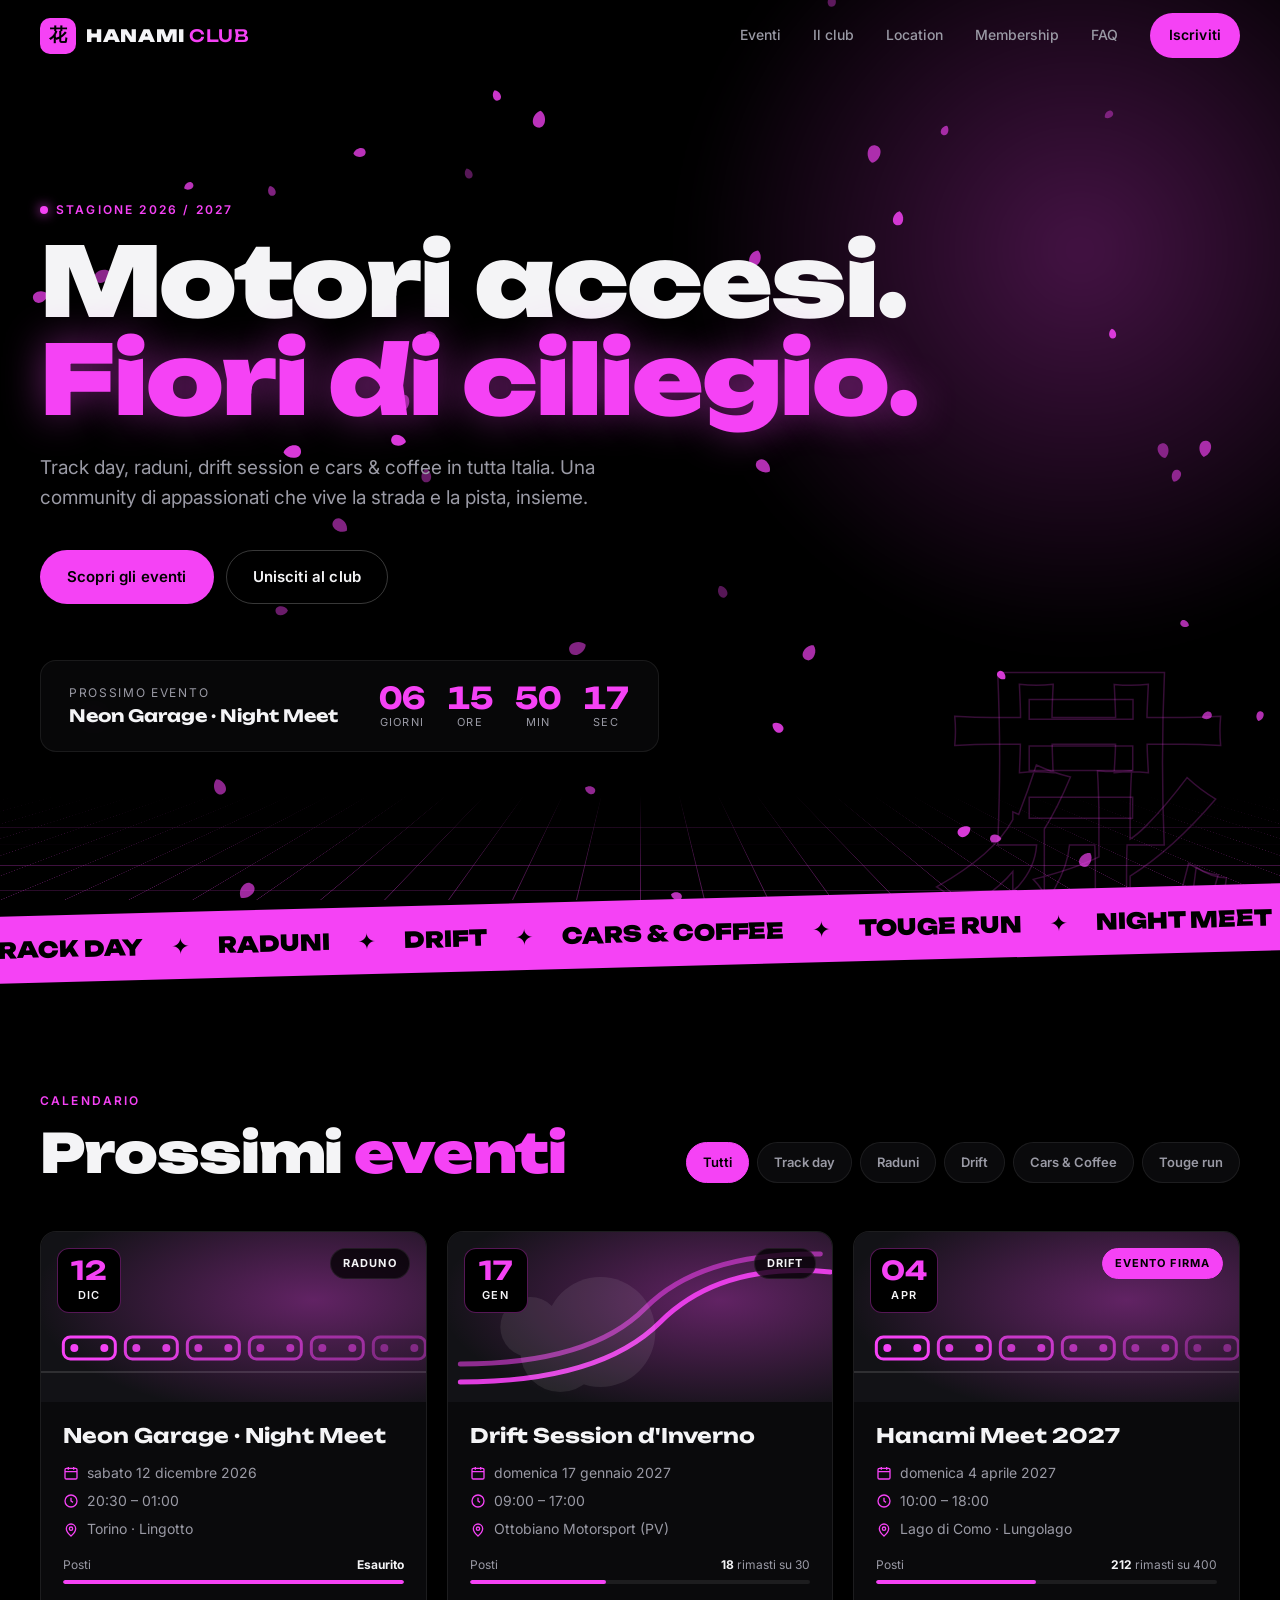
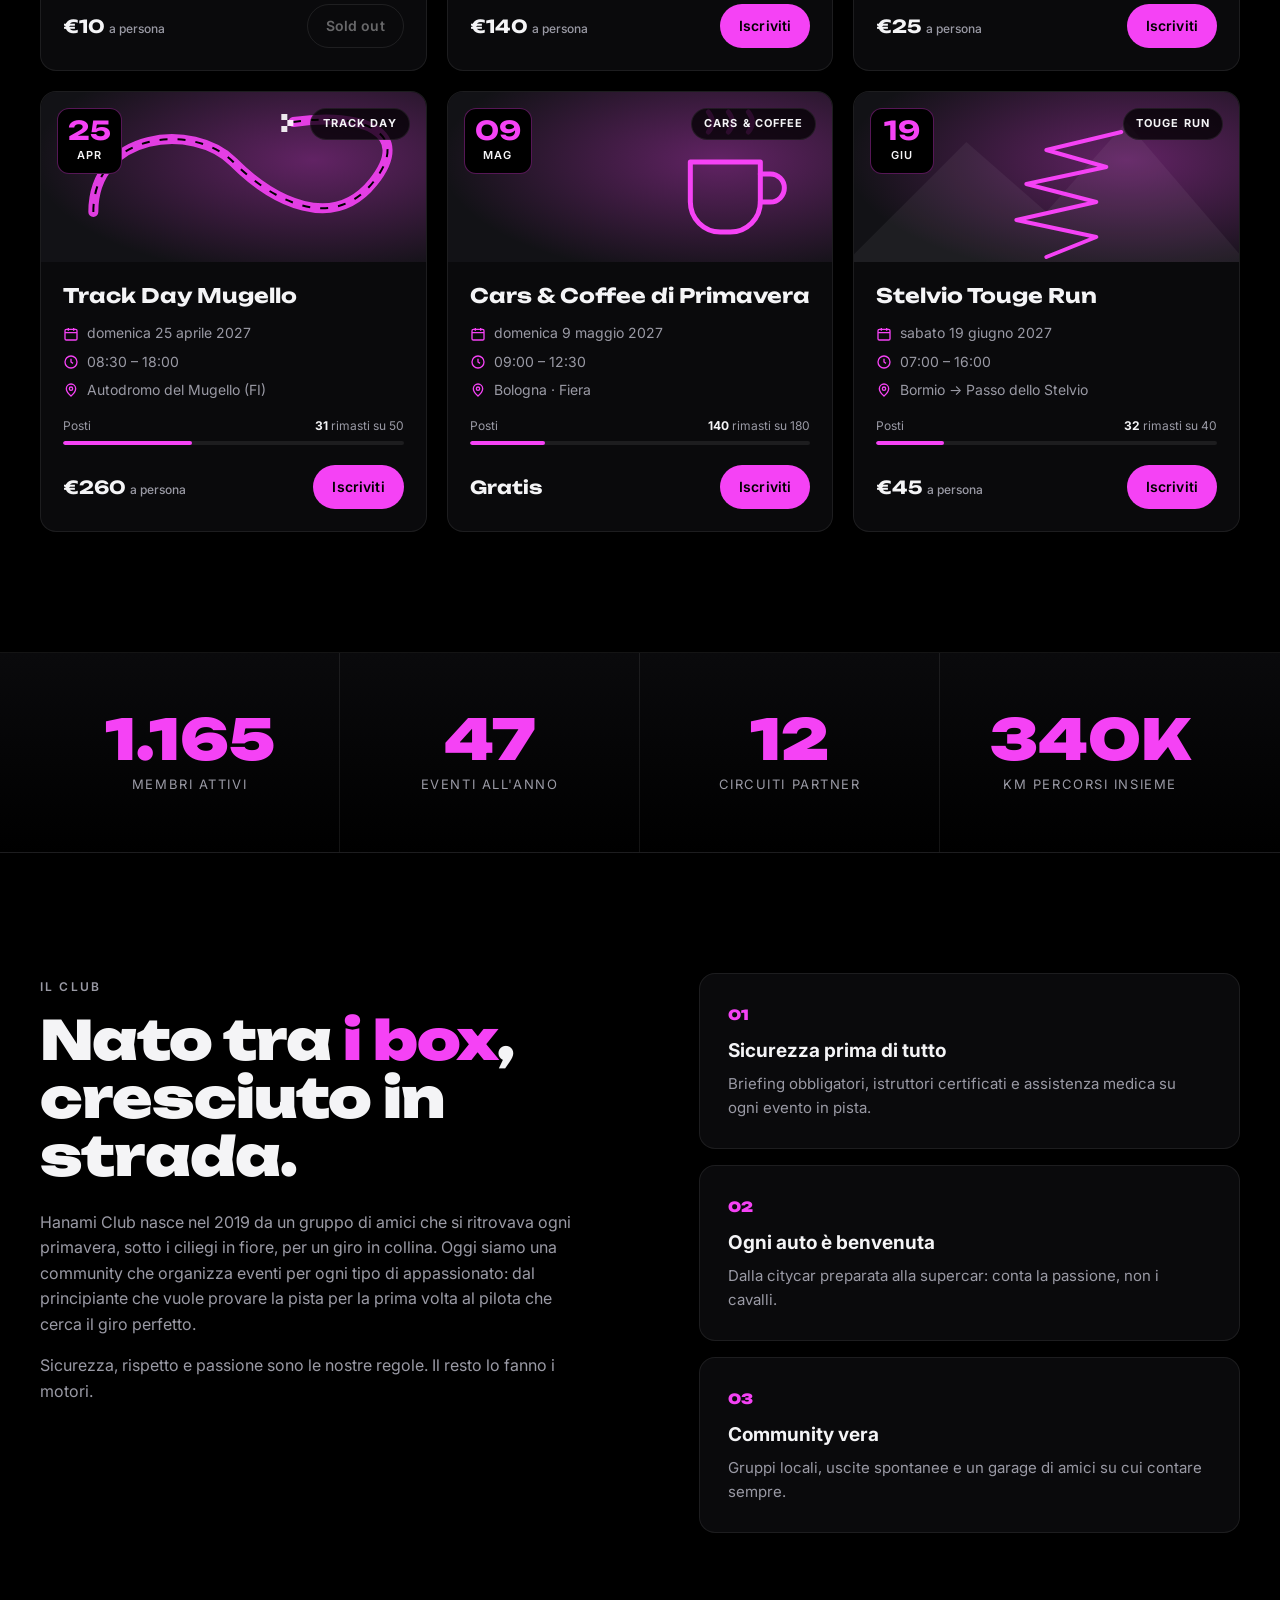
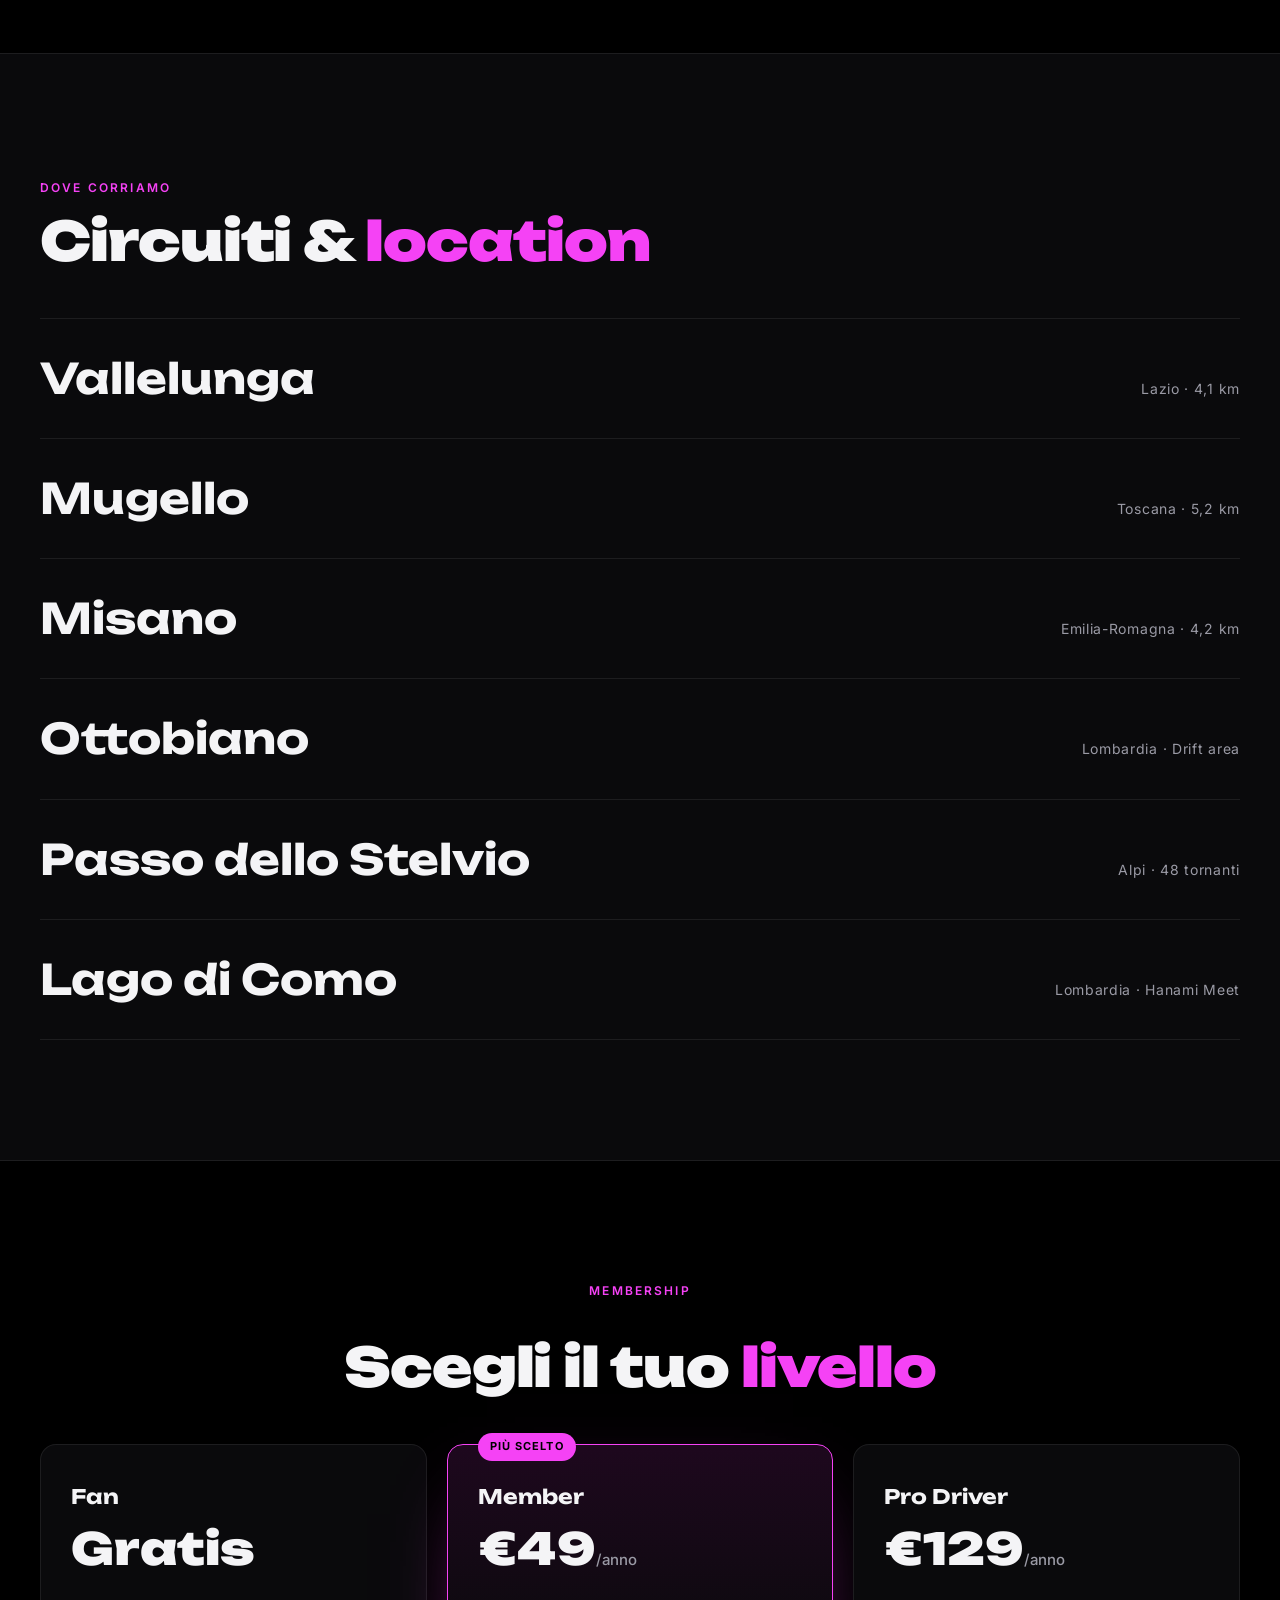
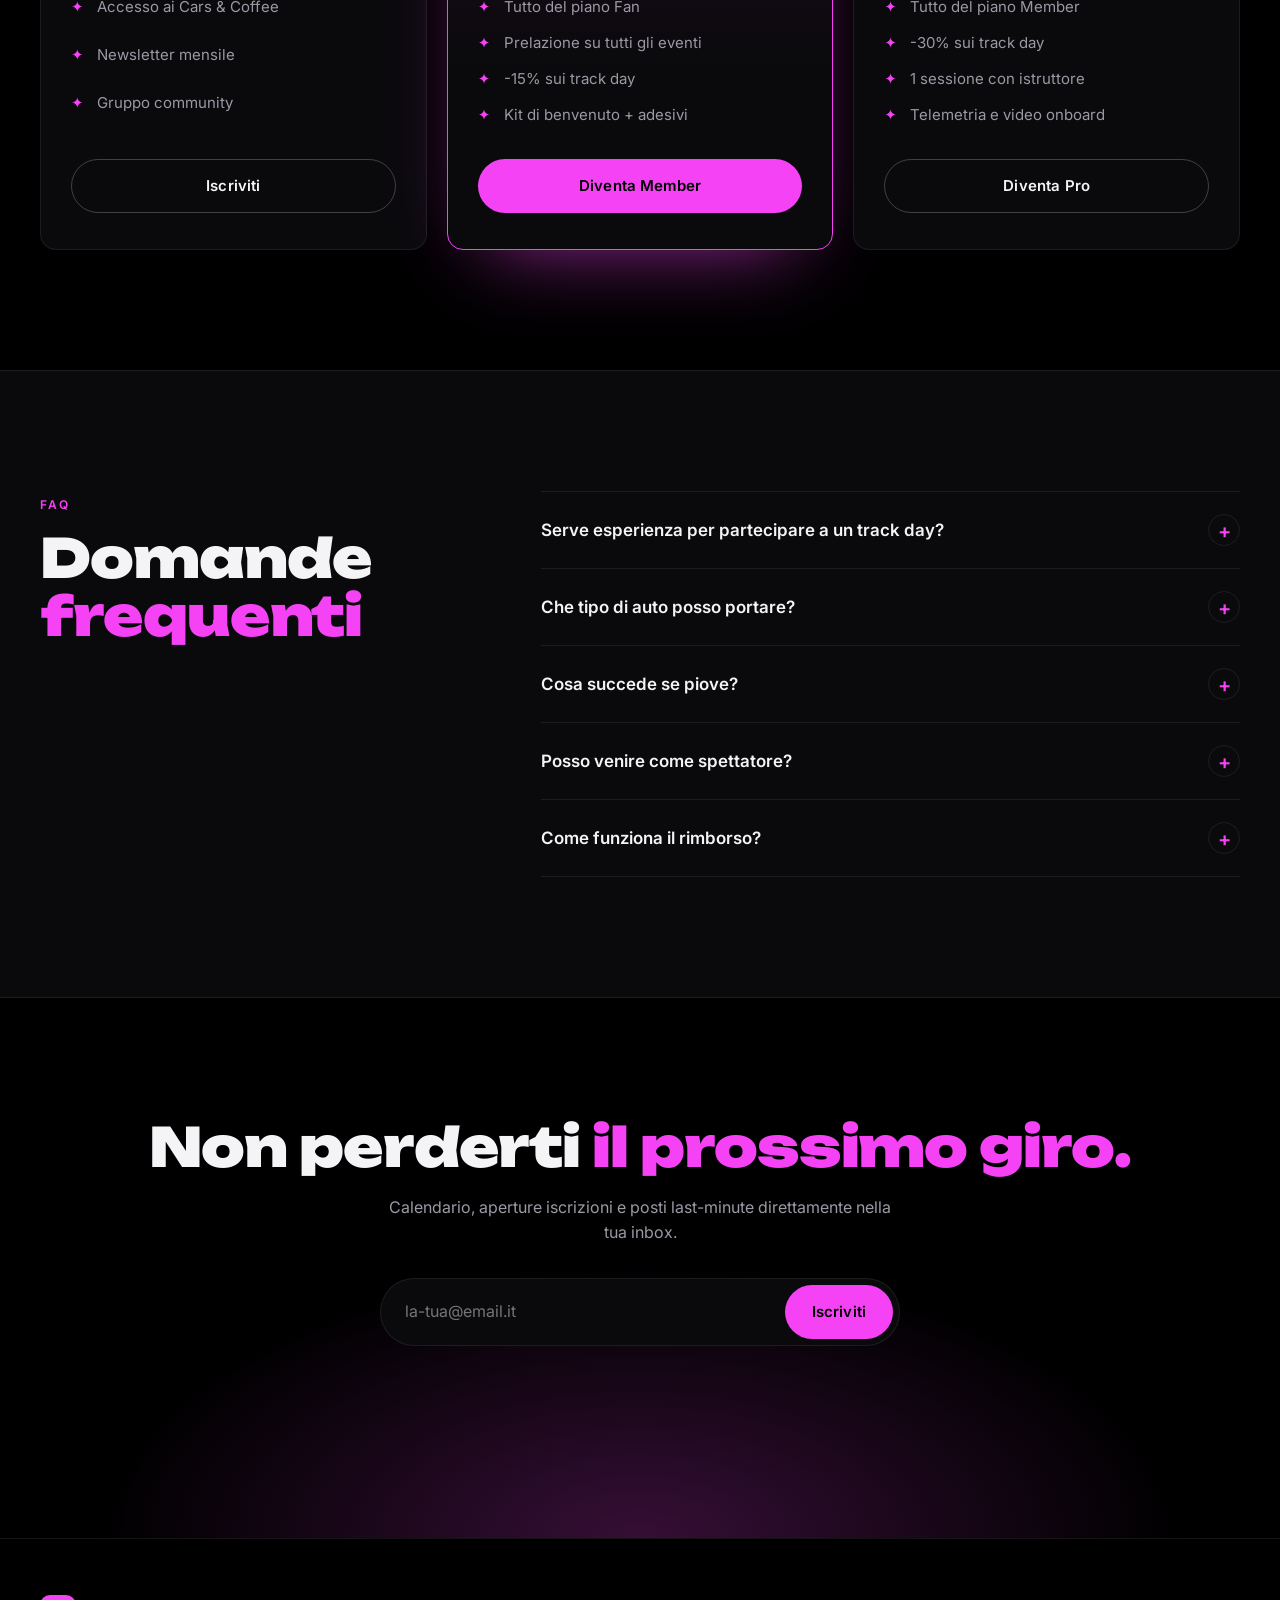
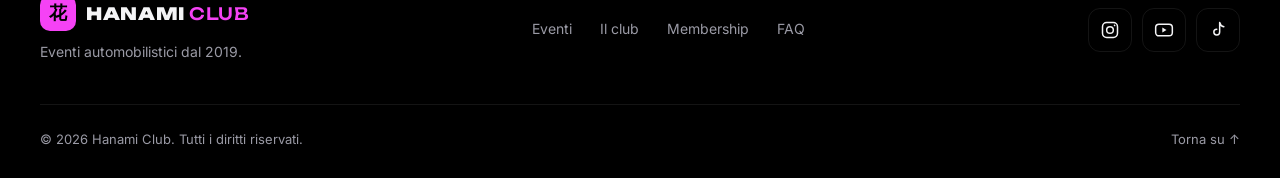
==== index.html @ 10c808f7 "Sito Hanami Club: eventi automobilistici Co-Authored-By: Claude Opus 5.5 <noreply@anthropic.com>" ====
<!doctype html>
<html lang="it">
<head>
  <meta charset="utf-8">
  <meta name="viewport" content="width=device-width, initial-scale=1">
  <title>Hanami Club — Eventi automobilistici</title>
  <meta name="description" content="Hanami Club: track day, raduni, drift session e cars & coffee. Scopri il calendario eventi e iscriviti.">
  <meta name="theme-color" content="#000000">
  <link rel="icon" href="data:image/svg+xml,%3Csvg xmlns='http://www.w3.org/2000/svg' viewBox='0 0 32 32'%3E%3Crect width='32' height='32' rx='6' fill='%23000'/%3E%3Cpath d='M16 6c2 3 2 6 0 9-2-3-2-6 0-9zm0 20c-2-3-2-6 0-9 2 3 2 6 0 9zM6 16c3-2 6-2 9 0-3 2-6 2-9 0zm20 0c-3 2-6 2-9 0 3-2 6-2 9 0z' fill='%23f542f5'/%3E%3C/svg%3E">
  <link rel="preconnect" href="https://fonts.googleapis.com">
  <link rel="preconnect" href="https://fonts.gstatic.com" crossorigin>
  <link href="https://fonts.googleapis.com/css2?family=Unbounded:wght@500;700;900&family=Inter:wght@400;500;600;700&display=swap" rel="stylesheet">
  <link rel="stylesheet" href="css/style.css">
</head>
<body>

  <!-- NAV -->
  <header class="nav" id="top">
    <div class="container nav__inner">
      <a href="#top" class="logo" aria-label="Hanami Club, torna all'inizio">
        <span class="logo__mark" aria-hidden="true">花</span>
        <span class="logo__text">HANAMI<span>CLUB</span></span>
      </a>
      <nav class="nav__links" id="navLinks" aria-label="Navigazione principale">
        <a href="#eventi">Eventi</a>
        <a href="#club">Il club</a>
        <a href="#location">Location</a>
        <a href="#membership">Membership</a>
        <a href="#faq">FAQ</a>
        <a href="#eventi" class="btn btn--sm btn--pink nav__cta">Iscriviti</a>
      </nav>
      <button class="nav__toggle" id="navToggle" aria-label="Apri menu" aria-expanded="false" aria-controls="navLinks">
        <span></span><span></span>
      </button>
    </div>
  </header>

  <main>
    <!-- HERO -->
    <section class="hero">
      <canvas class="hero__petals" id="petals" aria-hidden="true"></canvas>
      <div class="hero__grid" aria-hidden="true"></div>
      <div class="hero__glow" aria-hidden="true"></div>
      <span class="hero__kanji" aria-hidden="true">花見</span>

      <div class="container hero__content">
        <p class="eyebrow"><span class="dot"></span> Stagione 2026 / 2027</p>
        <h1 class="hero__title">
          Motori accesi.<br>
          <span class="text-pink">Fiori di ciliegio.</span>
        </h1>
        <p class="hero__lead">
          Track day, raduni, drift session e cars &amp; coffee in tutta Italia.
          Una community di appassionati che vive la strada e la pista, insieme.
        </p>
        <div class="hero__actions">
          <a href="#eventi" class="btn btn--pink">Scopri gli eventi</a>
          <a href="#membership" class="btn btn--ghost">Unisciti al club</a>
        </div>

        <div class="countdown" id="countdown" aria-live="polite">
          <div class="countdown__label">
            <span>Prossimo evento</span>
            <strong id="nextEventName">—</strong>
          </div>
          <div class="countdown__timer">
            <div><span id="cdDays">00</span><small>giorni</small></div>
            <div><span id="cdHours">00</span><small>ore</small></div>
            <div><span id="cdMins">00</span><small>min</small></div>
            <div><span id="cdSecs">00</span><small>sec</small></div>
          </div>
        </div>
      </div>
    </section>

    <!-- MARQUEE -->
    <div class="marquee" aria-hidden="true">
      <div class="marquee__track">
        <span>Track day</span><i>✦</i><span>Raduni</span><i>✦</i><span>Drift</span><i>✦</i><span>Cars &amp; Coffee</span><i>✦</i><span>Touge run</span><i>✦</i><span>Night meet</span><i>✦</i>
        <span>Track day</span><i>✦</i><span>Raduni</span><i>✦</i><span>Drift</span><i>✦</i><span>Cars &amp; Coffee</span><i>✦</i><span>Touge run</span><i>✦</i><span>Night meet</span><i>✦</i>
      </div>
    </div>

    <!-- EVENTI -->
    <section class="section" id="eventi">
      <div class="container">
        <div class="section__head">
          <div>
            <p class="eyebrow">Calendario</p>
            <h2 class="section__title">Prossimi <span class="text-pink">eventi</span></h2>
          </div>
          <div class="filters" role="group" aria-label="Filtra eventi per categoria" id="filters">
            <button class="chip is-active" data-filter="all">Tutti</button>
            <button class="chip" data-filter="track">Track day</button>
            <button class="chip" data-filter="raduno">Raduni</button>
            <button class="chip" data-filter="drift">Drift</button>
            <button class="chip" data-filter="coffee">Cars &amp; Coffee</button>
            <button class="chip" data-filter="touge">Touge run</button>
          </div>
        </div>

        <div class="events" id="eventsGrid"></div>
        <p class="events__empty" id="eventsEmpty" hidden>Nessun evento in questa categoria, per ora. Torna presto.</p>
      </div>
    </section>

    <!-- STATS -->
    <section class="stats">
      <div class="container stats__grid">
        <div class="stat"><strong data-count="1200">0</strong><span>Membri attivi</span></div>
        <div class="stat"><strong data-count="48">0</strong><span>Eventi all'anno</span></div>
        <div class="stat"><strong data-count="12">0</strong><span>Circuiti partner</span></div>
        <div class="stat"><strong data-count="350" data-suffix="K">0</strong><span>Km percorsi insieme</span></div>
      </div>
    </section>

    <!-- CLUB -->
    <section class="section" id="club">
      <div class="container club">
        <div class="club__text">
          <p class="eyebrow">Il club</p>
          <h2 class="section__title">Nato tra <span class="text-pink">i box</span>,<br>cresciuto in strada.</h2>
          <p>
            Hanami Club nasce nel 2019 da un gruppo di amici che si ritrovava ogni primavera,
            sotto i ciliegi in fiore, per un giro in collina. Oggi siamo una community che
            organizza eventi per ogni tipo di appassionato: dal principiante che vuole provare
            la pista per la prima volta al pilota che cerca il giro perfetto.
          </p>
          <p>
            Sicurezza, rispetto e passione sono le nostre regole. Il resto lo fanno i motori.
          </p>
        </div>
        <div class="pillars">
          <article class="pillar">
            <span class="pillar__num">01</span>
            <h3>Sicurezza prima di tutto</h3>
            <p>Briefing obbligatori, istruttori certificati e assistenza medica su ogni evento in pista.</p>
          </article>
          <article class="pillar">
            <span class="pillar__num">02</span>
            <h3>Ogni auto è benvenuta</h3>
            <p>Dalla citycar preparata alla supercar: conta la passione, non i cavalli.</p>
          </article>
          <article class="pillar">
            <span class="pillar__num">03</span>
            <h3>Community vera</h3>
            <p>Gruppi locali, uscite spontanee e un garage di amici su cui contare sempre.</p>
          </article>
        </div>
      </div>
    </section>

    <!-- LOCATION -->
    <section class="section section--alt" id="location">
      <div class="container">
        <div class="section__head">
          <div>
            <p class="eyebrow">Dove corriamo</p>
            <h2 class="section__title">Circuiti &amp; <span class="text-pink">location</span></h2>
          </div>
        </div>
        <ul class="locations">
          <li><span class="locations__name">Vallelunga</span><span class="locations__meta">Lazio · 4,1 km</span></li>
          <li><span class="locations__name">Mugello</span><span class="locations__meta">Toscana · 5,2 km</span></li>
          <li><span class="locations__name">Misano</span><span class="locations__meta">Emilia-Romagna · 4,2 km</span></li>
          <li><span class="locations__name">Ottobiano</span><span class="locations__meta">Lombardia · Drift area</span></li>
          <li><span class="locations__name">Passo dello Stelvio</span><span class="locations__meta">Alpi · 48 tornanti</span></li>
          <li><span class="locations__name">Lago di Como</span><span class="locations__meta">Lombardia · Hanami Meet</span></li>
        </ul>
      </div>
    </section>

    <!-- MEMBERSHIP -->
    <section class="section" id="membership">
      <div class="container">
        <div class="section__head section__head--center">
          <p class="eyebrow">Membership</p>
          <h2 class="section__title">Scegli il tuo <span class="text-pink">livello</span></h2>
        </div>
        <div class="plans">
          <article class="plan">
            <h3>Fan</h3>
            <p class="plan__price">Gratis</p>
            <ul>
              <li>Accesso ai Cars &amp; Coffee</li>
              <li>Newsletter mensile</li>
              <li>Gruppo community</li>
            </ul>
            <a href="#newsletter" class="btn btn--ghost btn--block">Iscriviti</a>
          </article>
          <article class="plan plan--featured">
            <span class="plan__badge">Più scelto</span>
            <h3>Member</h3>
            <p class="plan__price">€49<small>/anno</small></p>
            <ul>
              <li>Tutto del piano Fan</li>
              <li>Prelazione su tutti gli eventi</li>
              <li>-15% sui track day</li>
              <li>Kit di benvenuto + adesivi</li>
            </ul>
            <a href="#newsletter" class="btn btn--pink btn--block">Diventa Member</a>
          </article>
          <article class="plan">
            <h3>Pro Driver</h3>
            <p class="plan__price">€129<small>/anno</small></p>
            <ul>
              <li>Tutto del piano Member</li>
              <li>-30% sui track day</li>
              <li>1 sessione con istruttore</li>
              <li>Telemetria e video onboard</li>
            </ul>
            <a href="#newsletter" class="btn btn--ghost btn--block">Diventa Pro</a>
          </article>
        </div>
      </div>
    </section>

    <!-- FAQ -->
    <section class="section section--alt" id="faq">
      <div class="container faq">
        <div>
          <p class="eyebrow">FAQ</p>
          <h2 class="section__title">Domande <span class="text-pink">frequenti</span></h2>
        </div>
        <div class="faq__list">
          <details>
            <summary>Serve esperienza per partecipare a un track day?</summary>
            <p>No. Ogni track day prevede un turno dedicato ai principianti, con briefing e istruttori in pista. Serve solo la patente e un'auto in regola con la revisione.</p>
          </details>
          <details>
            <summary>Che tipo di auto posso portare?</summary>
            <p>Qualsiasi auto stradale omologata in buone condizioni. Controlliamo freni, pneumatici e liquidi al check-in. Per il drift servono auto a trazione posteriore.</p>
          </details>
          <details>
            <summary>Cosa succede se piove?</summary>
            <p>Gli eventi in pista si svolgono anche con pioggia. Raduni e touge run possono essere rinviati: in quel caso ricevi una mail e la quota resta valida per la nuova data.</p>
          </details>
          <details>
            <summary>Posso venire come spettatore?</summary>
            <p>Sì, i raduni e i Cars &amp; Coffee sono aperti a tutti. Per i track day l'accesso al paddock per gli accompagnatori è gratuito, previa registrazione.</p>
          </details>
          <details>
            <summary>Come funziona il rimborso?</summary>
            <p>Rimborso completo fino a 14 giorni prima dell'evento. Dopo, puoi cedere il posto a un altro iscritto senza costi aggiuntivi.</p>
          </details>
        </div>
      </div>
    </section>

    <!-- NEWSLETTER -->
    <section class="section cta" id="newsletter">
      <div class="container cta__inner">
        <h2 class="section__title">Non perderti <span class="text-pink">il prossimo giro.</span></h2>
        <p>Calendario, aperture iscrizioni e posti last-minute direttamente nella tua inbox.</p>
        <form class="cta__form" id="newsletterForm" novalidate>
          <label for="nlEmail" class="sr-only">Email</label>
          <input type="email" id="nlEmail" name="email" placeholder="la-tua@email.it" required autocomplete="email">
          <button type="submit" class="btn btn--pink">Iscriviti</button>
        </form>
        <p class="form-msg" id="newsletterMsg" role="status"></p>
      </div>
    </section>
  </main>

  <!-- FOOTER -->
  <footer class="footer">
    <div class="container footer__inner">
      <div>
        <a href="#top" class="logo">
          <span class="logo__mark" aria-hidden="true">花</span>
          <span class="logo__text">HANAMI<span>CLUB</span></span>
        </a>
        <p class="footer__tag">Eventi automobilistici dal 2019.</p>
      </div>
      <nav class="footer__links" aria-label="Link footer">
        <a href="#eventi">Eventi</a>
        <a href="#club">Il club</a>
        <a href="#membership">Membership</a>
        <a href="#faq">FAQ</a>
      </nav>
      <div class="footer__social">
        <a href="#" aria-label="Instagram">
          <svg viewBox="0 0 24 24" aria-hidden="true"><rect x="3" y="3" width="18" height="18" rx="5"/><circle cx="12" cy="12" r="4"/><circle cx="17.5" cy="6.5" r="1" class="fill"/></svg>
        </a>
        <a href="#" aria-label="YouTube">
          <svg viewBox="0 0 24 24" aria-hidden="true"><rect x="2" y="5" width="20" height="14" rx="4"/><path d="M10 9l5 3-5 3z" class="fill"/></svg>
        </a>
        <a href="#" aria-label="TikTok">
          <svg viewBox="0 0 24 24" aria-hidden="true"><path d="M14 3v11.5a3.5 3.5 0 1 1-3.5-3.5M14 3c.5 2.5 2.5 4.5 5 5"/></svg>
        </a>
      </div>
    </div>
    <div class="container footer__bottom">
      <span>© <span id="year"></span> Hanami Club. Tutti i diritti riservati.</span>
      <a href="#top">Torna su ↑</a>
    </div>
  </footer>

  <!-- MODAL ISCRIZIONE -->
  <dialog class="modal" id="registerModal" aria-labelledby="modalTitle">
    <form method="dialog" class="modal__close-form">
      <button class="modal__close" aria-label="Chiudi">×</button>
    </form>
    <div class="modal__body" id="modalForm">
      <p class="eyebrow" id="modalType">Evento</p>
      <h3 class="modal__title" id="modalTitle">Iscrizione</h3>
      <p class="modal__meta" id="modalMeta"></p>
      <form id="registerForm" novalidate>
        <div class="field">
          <label for="rName">Nome e cognome</label>
          <input id="rName" name="name" required autocomplete="name">
        </div>
        <div class="field">
          <label for="rEmail">Email</label>
          <input id="rEmail" name="email" type="email" required autocomplete="email">
        </div>
        <div class="field-row">
          <div class="field">
            <label for="rCar">Auto (marca e modello)</label>
            <input id="rCar" name="car" required placeholder="es. Mazda MX-5 NA">
          </div>
          <div class="field">
            <label for="rRole">Partecipo come</label>
            <select id="rRole" name="role">
              <option>Pilota</option>
              <option>Passeggero</option>
              <option>Spettatore</option>
            </select>
          </div>
        </div>
        <label class="check">
          <input type="checkbox" name="terms" required>
          <span>Accetto il regolamento dell'evento e le norme di sicurezza.</span>
        </label>
        <p class="form-msg form-msg--error" id="registerError" role="alert"></p>
        <button type="submit" class="btn btn--pink btn--block">Conferma iscrizione</button>
      </form>
    </div>
    <div class="modal__body modal__success" id="modalSuccess" hidden>
      <span class="modal__check" aria-hidden="true">✓</span>
      <h3 class="modal__title">Sei dentro!</h3>
      <p id="successText">Ti abbiamo inviato una mail di conferma.</p>
      <form method="dialog"><button class="btn btn--ghost">Chiudi</button></form>
    </div>
  </dialog>

  <script src="js/main.js"></script>
</body>
</html>
---- css/style.css ----
/* =========================================================
   Hanami Club — Eventi automobilistici
   Palette: nero + #f542f5
   ========================================================= */

:root {
  --pink: #f542f5;
  --pink-soft: rgba(245, 66, 245, 0.14);
  --pink-line: rgba(245, 66, 245, 0.35);
  --bg: #000;
  --surface: #0a0a0c;
  --surface-2: #121216;
  --line: rgba(255, 255, 255, 0.08);
  --text: #f4f4f6;
  --muted: #9a9aa5;
  --radius: 16px;
  --font-display: "Unbounded", system-ui, sans-serif;
  --font-body: "Inter", system-ui, -apple-system, sans-serif;
  --nav-h: 72px;
}

*, *::before, *::after { box-sizing: border-box; }

html { scroll-behavior: smooth; scroll-padding-top: var(--nav-h); }

body {
  margin: 0;
  background: var(--bg);
  color: var(--text);
  font-family: var(--font-body);
  font-size: 16px;
  line-height: 1.6;
  -webkit-font-smoothing: antialiased;
  overflow-x: hidden;
}

img, svg { display: block; max-width: 100%; }
a { color: inherit; text-decoration: none; }
button { font: inherit; color: inherit; cursor: pointer; }

::selection { background: var(--pink); color: #000; }

:focus-visible { outline: 2px solid var(--pink); outline-offset: 3px; border-radius: 6px; }

.container { width: min(1200px, 100% - 32px); margin-inline: auto; }

.sr-only {
  position: absolute; width: 1px; height: 1px; padding: 0; margin: -1px;
  overflow: hidden; clip: rect(0 0 0 0); white-space: nowrap; border: 0;
}

.text-pink { color: var(--pink); }

.eyebrow {
  display: inline-flex; align-items: center; gap: 8px;
  margin: 0 0 14px;
  font-size: 12px; font-weight: 600; letter-spacing: 0.18em; text-transform: uppercase;
  color: var(--pink);
}
.eyebrow .dot {
  width: 8px; height: 8px; border-radius: 50%; background: var(--pink);
  box-shadow: 0 0 12px var(--pink);
  animation: pulse 2s infinite;
}
@keyframes pulse { 50% { opacity: 0.35; } }

/* ---------- Buttons ---------- */
.btn {
  display: inline-flex; align-items: center; justify-content: center; gap: 8px;
  padding: 14px 26px;
  border: 1px solid transparent; border-radius: 999px;
  font-weight: 600; font-size: 15px; letter-spacing: 0.01em;
  transition: transform .2s ease, box-shadow .2s ease, background .2s ease, color .2s ease, border-color .2s ease;
  white-space: nowrap;
}
.btn:hover { transform: translateY(-2px); }
.btn--pink { background: var(--pink); color: #000; }
.btn--pink:hover { box-shadow: 0 10px 30px -8px var(--pink); }
.btn--ghost { border-color: rgba(255,255,255,.22); background: transparent; }
.btn--ghost:hover { border-color: var(--pink); color: var(--pink); }
.btn--sm { padding: 10px 18px; font-size: 14px; }
.btn--block { width: 100%; }
.btn[disabled] { opacity: .4; pointer-events: none; }

/* ---------- Nav ---------- */
.nav {
  position: fixed; inset: 0 0 auto; z-index: 50;
  height: var(--nav-h);
  transition: background .3s ease, border-color .3s ease;
  border-bottom: 1px solid transparent;
}
.nav.is-scrolled {
  background: rgba(0,0,0,.78);
  backdrop-filter: blur(14px); -webkit-backdrop-filter: blur(14px);
  border-bottom-color: var(--line);
}
.nav__inner { height: 100%; display: flex; align-items: center; justify-content: space-between; }

.logo { display: inline-flex; align-items: center; gap: 10px; }
.logo__mark {
  display: grid; place-items: center;
  width: 36px; height: 36px; border-radius: 10px;
  background: var(--pink); color: #000;
  font-weight: 700; font-size: 18px;
}
.logo__text { font-family: var(--font-display); font-weight: 900; font-size: 17px; letter-spacing: 0.04em; }
.logo__text span { color: var(--pink); margin-left: 4px; font-weight: 500; }

.nav__links { display: flex; align-items: center; gap: 32px; }
.nav__links a:not(.btn) { font-size: 14px; font-weight: 500; color: var(--muted); transition: color .2s; }
.nav__links a:not(.btn):hover { color: var(--text); }

.nav__toggle {
  display: none; position: relative;
  width: 44px; height: 44px; border: 1px solid var(--line); border-radius: 12px; background: transparent;
}
.nav__toggle span {
  position: absolute; left: 12px; right: 12px; height: 2px; background: var(--text);
  transition: transform .3s ease, top .3s ease;
}
.nav__toggle span:first-child { top: 17px; }
.nav__toggle span:last-child { top: 25px; }
.nav__toggle[aria-expanded="true"] span:first-child { top: 21px; transform: rotate(45deg); }
.nav__toggle[aria-expanded="true"] span:last-child { top: 21px; transform: rotate(-45deg); }

/* ---------- Hero ---------- */
.hero {
  position: relative; isolation: isolate; overflow: hidden;
  min-height: 100svh;
  display: flex; align-items: center;
  padding: calc(var(--nav-h) + 48px) 0 72px;
}
.hero__petals { position: absolute; inset: 0; width: 100%; height: 100%; z-index: -1; pointer-events: none; }
.hero__glow {
  position: absolute; z-index: -3;
  width: 900px; height: 900px; right: -250px; top: -200px;
  background: radial-gradient(circle, rgba(245,66,245,.28), transparent 62%);
  filter: blur(20px);
}
.hero__grid {
  position: absolute; z-index: -2; left: -50%; right: -50%; bottom: 0; height: 45%;
  background-image:
    linear-gradient(var(--pink-line) 1px, transparent 1px),
    linear-gradient(90deg, var(--pink-line) 1px, transparent 1px);
  background-size: 64px 64px;
  transform: perspective(500px) rotateX(62deg);
  transform-origin: bottom;
  mask-image: linear-gradient(to top, #000 0%, transparent 90%);
  -webkit-mask-image: linear-gradient(to top, #000 0%, transparent 90%);
  animation: road 2.4s linear infinite;
}
@keyframes road { to { background-position: 0 64px, 0 0; } }

.hero__kanji {
  position: absolute; z-index: -2; right: 4%; top: 50%; transform: translateY(-50%);
  writing-mode: vertical-rl;
  font-size: clamp(110px, min(22vw, 36svh), 320px); font-weight: 900; line-height: 1; white-space: nowrap;
  color: transparent; -webkit-text-stroke: 1.5px rgba(245,66,245,.22);
  user-select: none;
}

.hero__content { position: relative; }
.hero__title {
  margin: 0 0 24px;
  font-family: var(--font-display); font-weight: 900;
  font-size: clamp(40px, 7.5vw, 96px); line-height: 1.02; letter-spacing: -0.02em;
}
.hero__title .text-pink { text-shadow: 0 0 40px rgba(245,66,245,.45); }
.hero__lead { max-width: 560px; margin: 0 0 36px; font-size: clamp(16px, 1.6vw, 19px); color: var(--muted); }
.hero__actions { display: flex; flex-wrap: wrap; gap: 12px; margin-bottom: 56px; }

.countdown {
  display: inline-flex; flex-wrap: wrap; align-items: center; gap: 24px 40px;
  padding: 20px 28px;
  border: 1px solid var(--line); border-radius: var(--radius);
  background: rgba(10,10,12,.7); backdrop-filter: blur(10px); -webkit-backdrop-filter: blur(10px);
}
.countdown__label { display: flex; flex-direction: column; }
.countdown__label span { font-size: 12px; letter-spacing: .14em; text-transform: uppercase; color: var(--muted); }
.countdown__label strong { font-family: var(--font-display); font-weight: 700; font-size: 17px; }
.countdown__timer { display: flex; gap: 20px; }
.countdown__timer div { display: flex; flex-direction: column; align-items: center; min-width: 48px; }
.countdown__timer span {
  font-family: var(--font-display); font-weight: 700; font-size: 30px; line-height: 1.1;
  color: var(--pink); font-variant-numeric: tabular-nums;
}
.countdown__timer small { font-size: 11px; text-transform: uppercase; letter-spacing: .1em; color: var(--muted); }

/* ---------- Marquee ---------- */
.marquee {
  overflow: hidden; background: var(--pink); color: #000;
  padding: 16px 0; transform: rotate(-1.5deg); margin: 0 -20px;
}
.marquee__track {
  display: flex; gap: 28px; width: max-content;
  animation: marquee 30s linear infinite;
  font-family: var(--font-display); font-weight: 900; font-size: 22px; text-transform: uppercase;
}
.marquee__track i { font-style: normal; }
@keyframes marquee { to { transform: translateX(-50%); } }

/* ---------- Sections ---------- */
.section { padding: 120px 0; }
.section--alt { background: var(--surface); border-block: 1px solid var(--line); }
.section__head {
  display: flex; flex-wrap: wrap; align-items: flex-end; justify-content: space-between; gap: 24px;
  margin-bottom: 48px;
}
.section__head--center { flex-direction: column; align-items: center; text-align: center; }
.section__title {
  margin: 0;
  font-family: var(--font-display); font-weight: 900;
  font-size: clamp(30px, 4.6vw, 54px); line-height: 1.08; letter-spacing: -0.02em;
}

/* ---------- Filters ---------- */
.filters { display: flex; flex-wrap: wrap; gap: 8px; }
.chip {
  padding: 9px 16px; border-radius: 999px;
  border: 1px solid var(--line); background: var(--surface);
  font-size: 13px; font-weight: 600; color: var(--muted);
  transition: all .2s ease;
}
.chip:hover { color: var(--text); border-color: rgba(255,255,255,.25); }
.chip.is-active { background: var(--pink); border-color: var(--pink); color: #000; }

/* ---------- Event cards ---------- */
.events { display: grid; grid-template-columns: repeat(auto-fill, minmax(340px, 1fr)); gap: 20px; }
.events__empty { color: var(--muted); text-align: center; padding: 40px 0; }

.event {
  position: relative; overflow: hidden;
  display: flex; flex-direction: column;
  border: 1px solid var(--line); border-radius: var(--radius);
  background: var(--surface);
  transition: transform .3s ease, border-color .3s ease, box-shadow .3s ease;
  animation: cardIn .5s ease both;
}
.event:hover { transform: translateY(-6px); border-color: var(--pink-line); box-shadow: 0 24px 60px -30px rgba(245,66,245,.6); }
@keyframes cardIn { from { opacity: 0; transform: translateY(16px); } }

.event__visual {
  position: relative; height: 170px; overflow: hidden;
  background: var(--surface-2);
}
.event__visual svg { position: absolute; inset: 0; width: 100%; height: 100%; }
.event__date {
  position: absolute; left: 16px; top: 16px;
  display: flex; flex-direction: column; align-items: center;
  min-width: 64px; padding: 8px 10px;
  border-radius: 12px; background: #000; border: 1px solid var(--pink-line);
}
.event__date strong { font-family: var(--font-display); font-size: 26px; line-height: 1; color: var(--pink); }
.event__date span { font-size: 11px; font-weight: 600; letter-spacing: .12em; text-transform: uppercase; margin-top: 4px; }

.tag {
  position: absolute; right: 16px; top: 16px;
  padding: 6px 12px; border-radius: 999px;
  background: rgba(0,0,0,.75); border: 1px solid var(--line);
  font-size: 11px; font-weight: 700; letter-spacing: .1em; text-transform: uppercase;
}
.tag--featured { background: var(--pink); color: #000; border-color: var(--pink); }

.event__body { display: flex; flex-direction: column; gap: 14px; padding: 22px; flex: 1; }
.event__title { margin: 0; font-family: var(--font-display); font-weight: 700; font-size: 20px; line-height: 1.2; }
.event__info { display: grid; gap: 6px; margin: 0; padding: 0; list-style: none; font-size: 14px; color: var(--muted); }
.event__info li { display: flex; align-items: center; gap: 8px; }
.event__info svg { width: 16px; height: 16px; flex: none; stroke: var(--pink); fill: none; stroke-width: 2; }

.spots { margin-top: auto; }
.spots__row { display: flex; justify-content: space-between; font-size: 12px; color: var(--muted); margin-bottom: 6px; }
.spots__row strong { color: var(--text); }
.spots__bar { height: 4px; border-radius: 4px; background: rgba(255,255,255,.08); overflow: hidden; }
.spots__bar i { display: block; height: 100%; background: var(--pink); border-radius: 4px; }

.event__foot { display: flex; align-items: center; justify-content: space-between; gap: 12px; padding-top: 6px; }
.event__price { font-family: var(--font-display); font-weight: 700; font-size: 18px; }
.event__price small { font-family: var(--font-body); font-weight: 500; font-size: 12px; color: var(--muted); }

/* ---------- Stats ---------- */
.stats { border-block: 1px solid var(--line); background: linear-gradient(180deg, var(--surface), #000); }
.stats__grid { display: grid; grid-template-columns: repeat(4, 1fr); }
.stat { padding: 56px 24px; text-align: center; border-right: 1px solid var(--line); }
.stat:last-child { border-right: 0; }
.stat strong { display: block; font-family: var(--font-display); font-weight: 900; font-size: clamp(34px, 4.5vw, 56px); color: var(--pink); line-height: 1.1; }
.stat span { font-size: 13px; color: var(--muted); text-transform: uppercase; letter-spacing: .12em; }

/* ---------- Club ---------- */
.club { display: grid; grid-template-columns: 1.1fr 1fr; gap: 64px; align-items: start; }
.club__text p { color: var(--muted); max-width: 540px; }
.club__text .section__title { margin-bottom: 24px; }
.pillars { display: grid; gap: 16px; }
.pillar {
  padding: 28px; border: 1px solid var(--line); border-radius: var(--radius); background: var(--surface);
  transition: border-color .3s;
}
.pillar:hover { border-color: var(--pink-line); }
.pillar__num { font-family: var(--font-display); font-weight: 900; color: var(--pink); font-size: 14px; }
.pillar h3 { margin: 8px 0 6px; font-size: 19px; }
.pillar p { margin: 0; color: var(--muted); font-size: 15px; }

/* ---------- Locations ---------- */
.locations { list-style: none; margin: 0; padding: 0; border-top: 1px solid var(--line); }
.locations li {
  display: flex; align-items: baseline; justify-content: space-between; gap: 16px; flex-wrap: wrap;
  padding: 26px 0; border-bottom: 1px solid var(--line);
  transition: padding .3s ease;
}
.locations__name {
  font-family: var(--font-display); font-weight: 700; font-size: clamp(22px, 3.6vw, 42px);
  transition: color .3s ease;
}
.locations__meta { color: var(--muted); font-size: 14px; letter-spacing: .05em; }
.locations li:hover { padding-left: 16px; }
.locations li:hover .locations__name { color: var(--pink); }

/* ---------- Plans ---------- */
.plans { display: grid; grid-template-columns: repeat(3, 1fr); gap: 20px; align-items: stretch; }
.plan {
  position: relative; display: flex; flex-direction: column;
  padding: 36px 30px; border: 1px solid var(--line); border-radius: var(--radius); background: var(--surface);
}
.plan h3 { margin: 0; font-family: var(--font-display); font-size: 20px; }
.plan__price { margin: 14px 0 24px; font-family: var(--font-display); font-weight: 900; font-size: 44px; line-height: 1; }
.plan__price small { font-family: var(--font-body); font-size: 15px; font-weight: 500; color: var(--muted); }
.plan ul { list-style: none; margin: 0 0 32px; padding: 0; display: grid; gap: 12px; flex: 1; }
.plan li { position: relative; padding-left: 26px; color: var(--muted); font-size: 15px; }
.plan li::before { content: "✦"; position: absolute; left: 0; color: var(--pink); }
.plan--featured {
  border-color: var(--pink);
  background: linear-gradient(180deg, rgba(245,66,245,.12), var(--surface) 55%);
  box-shadow: 0 30px 80px -40px rgba(245,66,245,.7);
}
.plan__badge {
  position: absolute; top: -12px; left: 30px;
  padding: 5px 12px; border-radius: 999px; background: var(--pink); color: #000;
  font-size: 11px; font-weight: 700; letter-spacing: .1em; text-transform: uppercase;
}

/* ---------- FAQ ---------- */
.faq { display: grid; grid-template-columns: 1fr 1.6fr; gap: 64px; }
.faq__list details { border-bottom: 1px solid var(--line); }
.faq__list details:first-child { border-top: 1px solid var(--line); }
.faq__list summary {
  display: flex; justify-content: space-between; align-items: center; gap: 16px;
  padding: 22px 0; cursor: pointer; list-style: none;
  font-weight: 600; font-size: 17px;
}
.faq__list summary::-webkit-details-marker { display: none; }
.faq__list summary::after {
  content: "+"; flex: none; display: grid; place-items: center;
  width: 32px; height: 32px; border-radius: 50%; border: 1px solid var(--line);
  color: var(--pink); font-size: 20px; transition: transform .3s ease, background .3s ease;
}
.faq__list details[open] summary::after { transform: rotate(45deg); background: var(--pink-soft); }
.faq__list details p { margin: 0 0 22px; color: var(--muted); max-width: 620px; }

/* ---------- CTA / Newsletter ---------- */
.cta { position: relative; overflow: hidden; text-align: center; }
.cta::before {
  content: ""; position: absolute; inset: auto 0 -60% 0; height: 120%; z-index: -1;
  background: radial-gradient(ellipse at center, rgba(245,66,245,.22), transparent 60%);
}
.cta { isolation: isolate; }
.cta__inner { display: flex; flex-direction: column; align-items: center; }
.cta__inner > p { color: var(--muted); max-width: 520px; margin: 18px 0 32px; }
.cta__form {
  display: flex; gap: 8px; width: min(520px, 100%);
  padding: 6px; border: 1px solid var(--line); border-radius: 999px; background: var(--surface);
}
.cta__form input {
  flex: 1; min-width: 0; padding: 0 18px; border: 0; background: transparent; color: var(--text);
  font: inherit; outline: none;
}
.form-msg { min-height: 1.6em; margin: 14px 0 0; font-size: 14px; color: var(--pink); }
.form-msg--error { color: #ff6b8b; margin: 0; }

/* ---------- Footer ---------- */
.footer { border-top: 1px solid var(--line); padding: 56px 0 28px; }
.footer__inner { display: flex; flex-wrap: wrap; align-items: center; justify-content: space-between; gap: 32px; }
.footer__tag { margin: 10px 0 0; color: var(--muted); font-size: 14px; }
.footer__links { display: flex; flex-wrap: wrap; gap: 28px; font-size: 14px; color: var(--muted); }
.footer__links a:hover { color: var(--pink); }
.footer__social { display: flex; gap: 10px; }
.footer__social a {
  display: grid; place-items: center; width: 44px; height: 44px;
  border: 1px solid var(--line); border-radius: 12px; transition: border-color .2s, color .2s;
}
.footer__social a:hover { border-color: var(--pink); color: var(--pink); }
.footer__social svg { width: 20px; height: 20px; fill: none; stroke: currentColor; stroke-width: 1.8; stroke-linecap: round; stroke-linejoin: round; }
.footer__social svg .fill { fill: currentColor; stroke: none; }
.footer__bottom {
  display: flex; flex-wrap: wrap; justify-content: space-between; gap: 12px;
  margin-top: 40px; padding-top: 24px; border-top: 1px solid var(--line);
  font-size: 13px; color: var(--muted);
}
.footer__bottom a:hover { color: var(--pink); }

/* ---------- Modal ---------- */
.modal {
  width: min(520px, calc(100% - 32px)); max-height: calc(100svh - 32px);
  padding: 0; border: 1px solid var(--pink-line); border-radius: 20px;
  background: var(--surface); color: var(--text);
  box-shadow: 0 40px 120px -40px rgba(245,66,245,.6);
}
.modal::backdrop { background: rgba(0,0,0,.75); backdrop-filter: blur(6px); -webkit-backdrop-filter: blur(6px); }
.modal[open] { animation: modalIn .3s ease; }
@keyframes modalIn { from { opacity: 0; transform: translateY(20px) scale(.98); } }
.modal__close-form { position: absolute; top: 14px; right: 14px; margin: 0; }
.modal__close {
  width: 38px; height: 38px; border-radius: 50%;
  border: 1px solid var(--line); background: transparent; font-size: 22px; line-height: 1;
}
.modal__close:hover { border-color: var(--pink); color: var(--pink); }
.modal__body { padding: 36px 32px 32px; }
.modal__title { margin: 0 0 6px; font-family: var(--font-display); font-size: 24px; line-height: 1.2; padding-right: 40px; }
.modal__meta { margin: 0 0 24px; color: var(--muted); font-size: 14px; }
.modal__success { text-align: center; }
.modal__success p { color: var(--muted); margin: 0 0 24px; }
.modal__check {
  display: inline-grid; place-items: center; width: 64px; height: 64px; margin-bottom: 16px;
  border-radius: 50%; background: var(--pink); color: #000; font-size: 30px; font-weight: 700;
}

.field { display: flex; flex-direction: column; gap: 6px; margin-bottom: 16px; flex: 1; min-width: 0; }
.field label { font-size: 13px; font-weight: 600; color: var(--muted); }
.field input, .field select {
  width: 100%; padding: 13px 14px;
  border: 1px solid var(--line); border-radius: 10px; background: #000; color: var(--text);
  font: inherit; font-size: 15px;
  transition: border-color .2s;
}
.field input:focus, .field select:focus { outline: none; border-color: var(--pink); }
.field input.is-invalid { border-color: #ff6b8b; }
.field-row { display: flex; gap: 12px; }
.check { display: flex; gap: 10px; align-items: flex-start; margin: 4px 0 16px; font-size: 14px; color: var(--muted); cursor: pointer; }
.check input { accent-color: var(--pink); width: 18px; height: 18px; margin-top: 2px; flex: none; }

/* ---------- Reveal ---------- */
.reveal { opacity: 0; transform: translateY(24px); transition: opacity .7s ease, transform .7s ease; }
.reveal.is-visible { opacity: 1; transform: none; }

/* ---------- Responsive ---------- */
@media (max-width: 960px) {
  .club, .faq { grid-template-columns: 1fr; gap: 40px; }
  .plans { grid-template-columns: 1fr; max-width: 480px; margin-inline: auto; }
  .stats__grid { grid-template-columns: repeat(2, 1fr); }
  .stat:nth-child(2) { border-right: 0; }
  .stat:nth-child(-n+2) { border-bottom: 1px solid var(--line); }
}

@media (max-width: 820px) {
  .nav__toggle { display: block; }
  .nav__links {
    position: fixed; inset: var(--nav-h) 0 auto 0;
    flex-direction: column; align-items: stretch; gap: 0;
    padding: 8px 16px 24px;
    background: rgba(0,0,0,.96); border-bottom: 1px solid var(--line);
    transform: translateY(-8px); opacity: 0; visibility: hidden;
    transition: opacity .25s ease, transform .25s ease, visibility .25s;
  }
  .nav__links.is-open { opacity: 1; transform: none; visibility: visible; }
  .nav__links a:not(.btn) { padding: 16px 0; font-size: 17px; color: var(--text); border-bottom: 1px solid var(--line); }
  .nav__cta { margin-top: 16px; }
  .nav.menu-open { background: #000; }
}

@media (max-width: 600px) {
  .section { padding: 80px 0; }
  .events { grid-template-columns: 1fr; }
  .hero__kanji { opacity: .5; right: -8%; }
  .countdown { padding: 18px; gap: 16px; width: 100%; }
  .countdown__timer { gap: 10px; width: 100%; justify-content: space-between; }
  .countdown__timer span { font-size: 24px; }
  .field-row { flex-direction: column; gap: 0; }
  .modal__body { padding: 32px 20px 24px; }
  .cta__form { flex-direction: column; border-radius: 20px; }
  .cta__form input { padding: 14px 16px; }
  .marquee__track { font-size: 18px; }
}

@media (prefers-reduced-motion: reduce) {
  *, *::before, *::after { animation-duration: .01ms !important; animation-iteration-count: 1 !important; transition-duration: .01ms !important; }
  html { scroll-behavior: auto; }
  .reveal { opacity: 1; transform: none; }
}
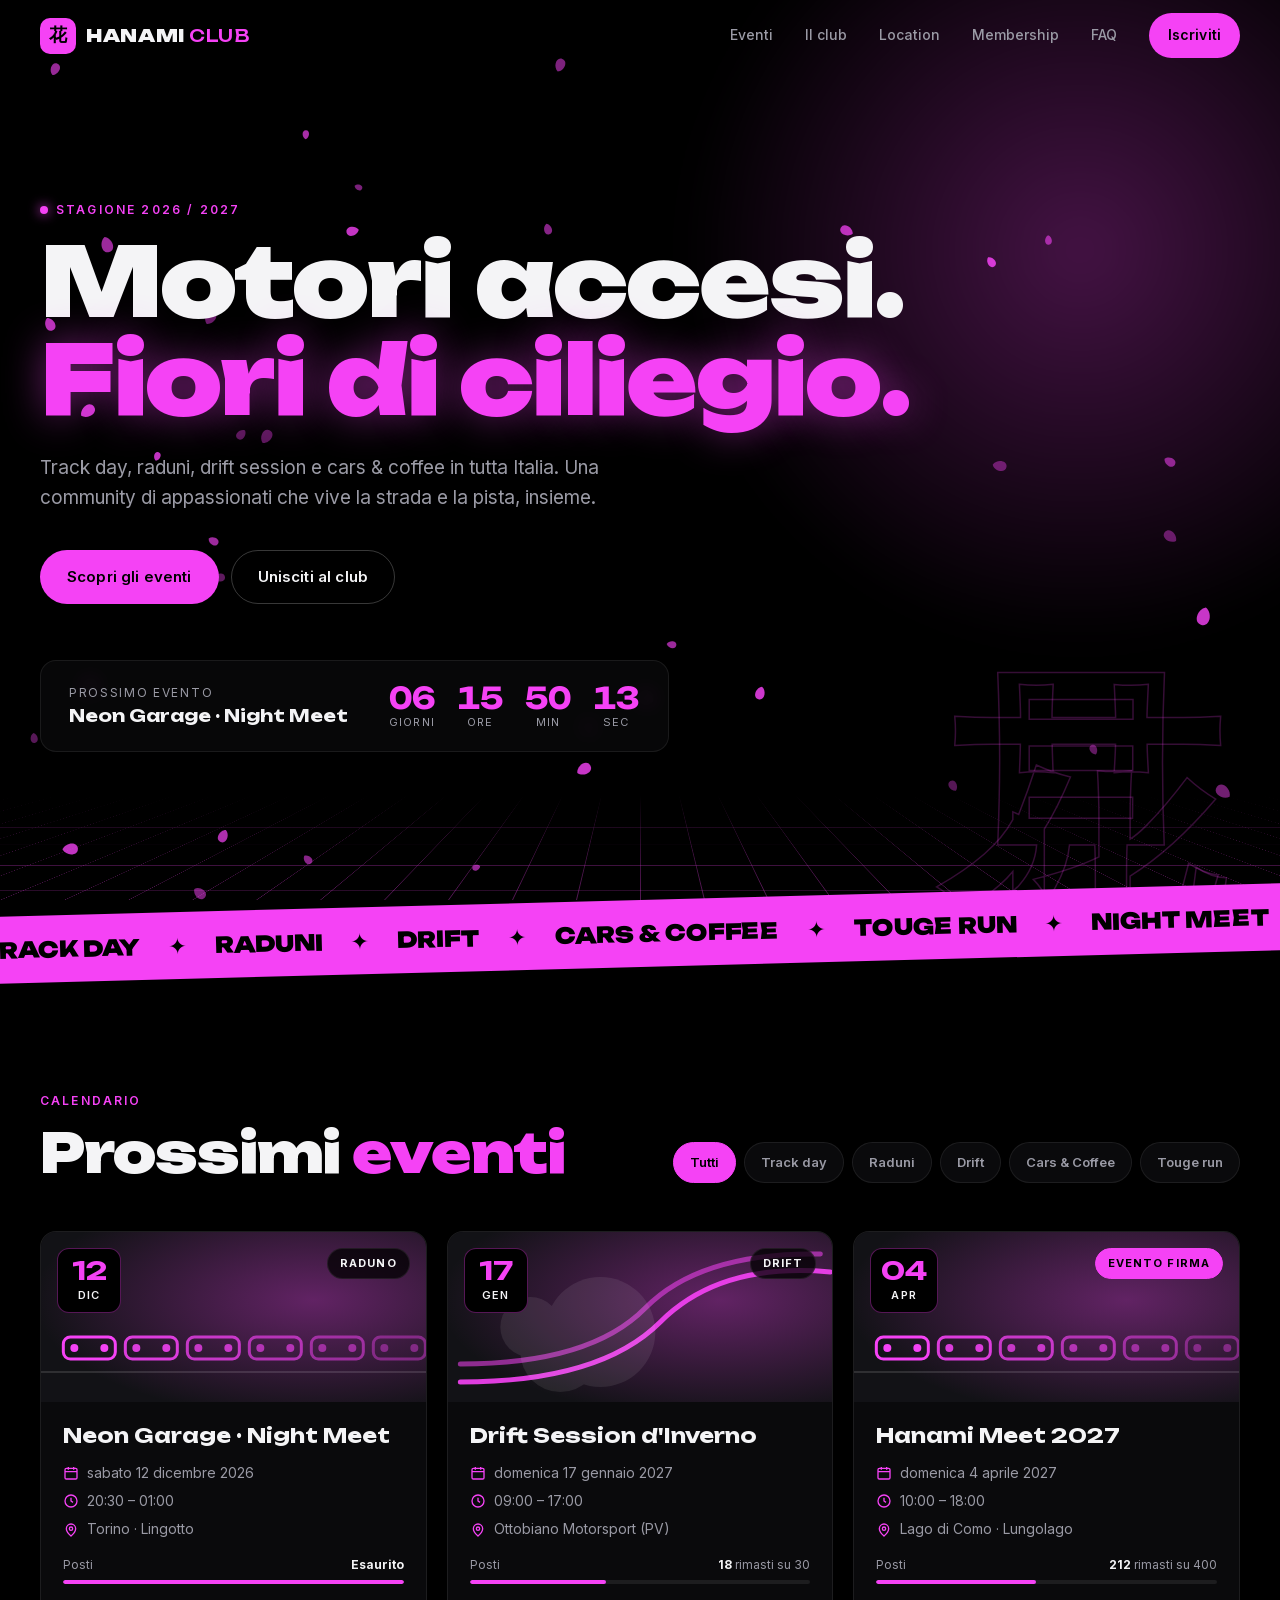
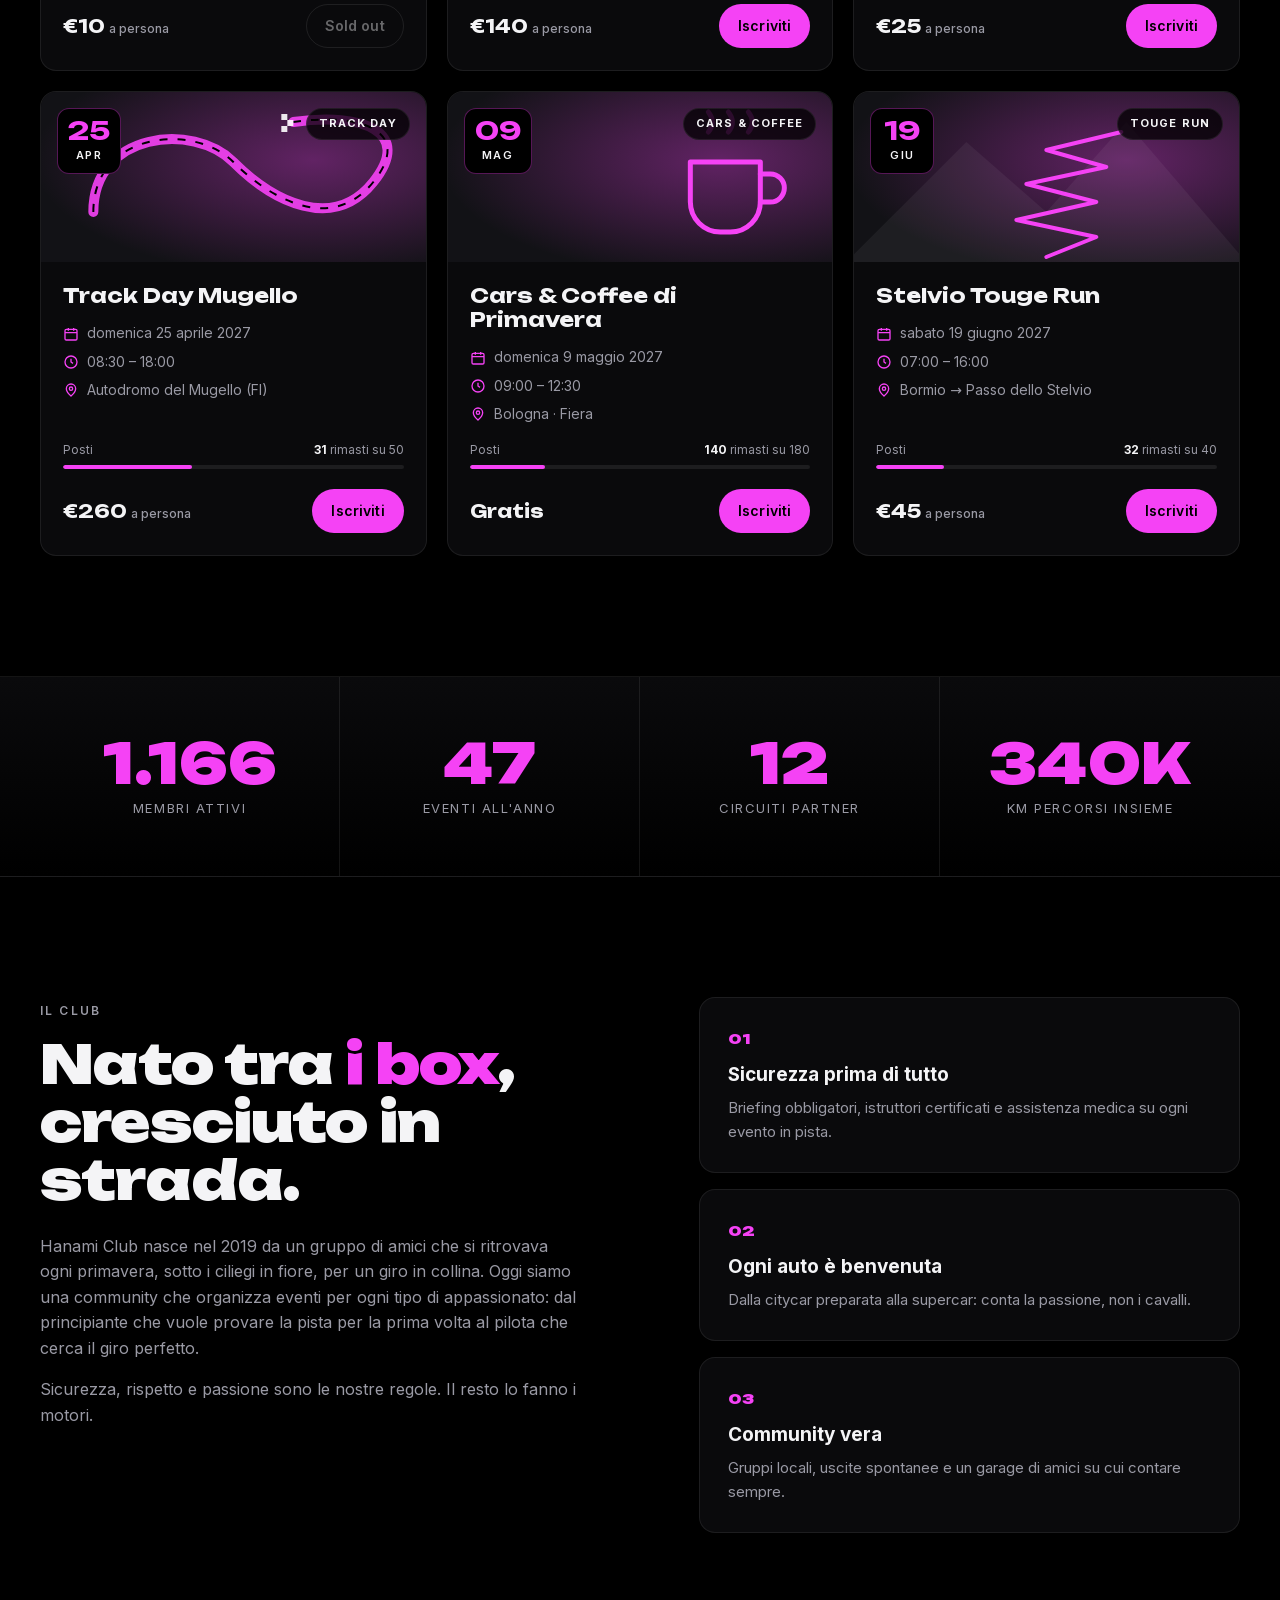
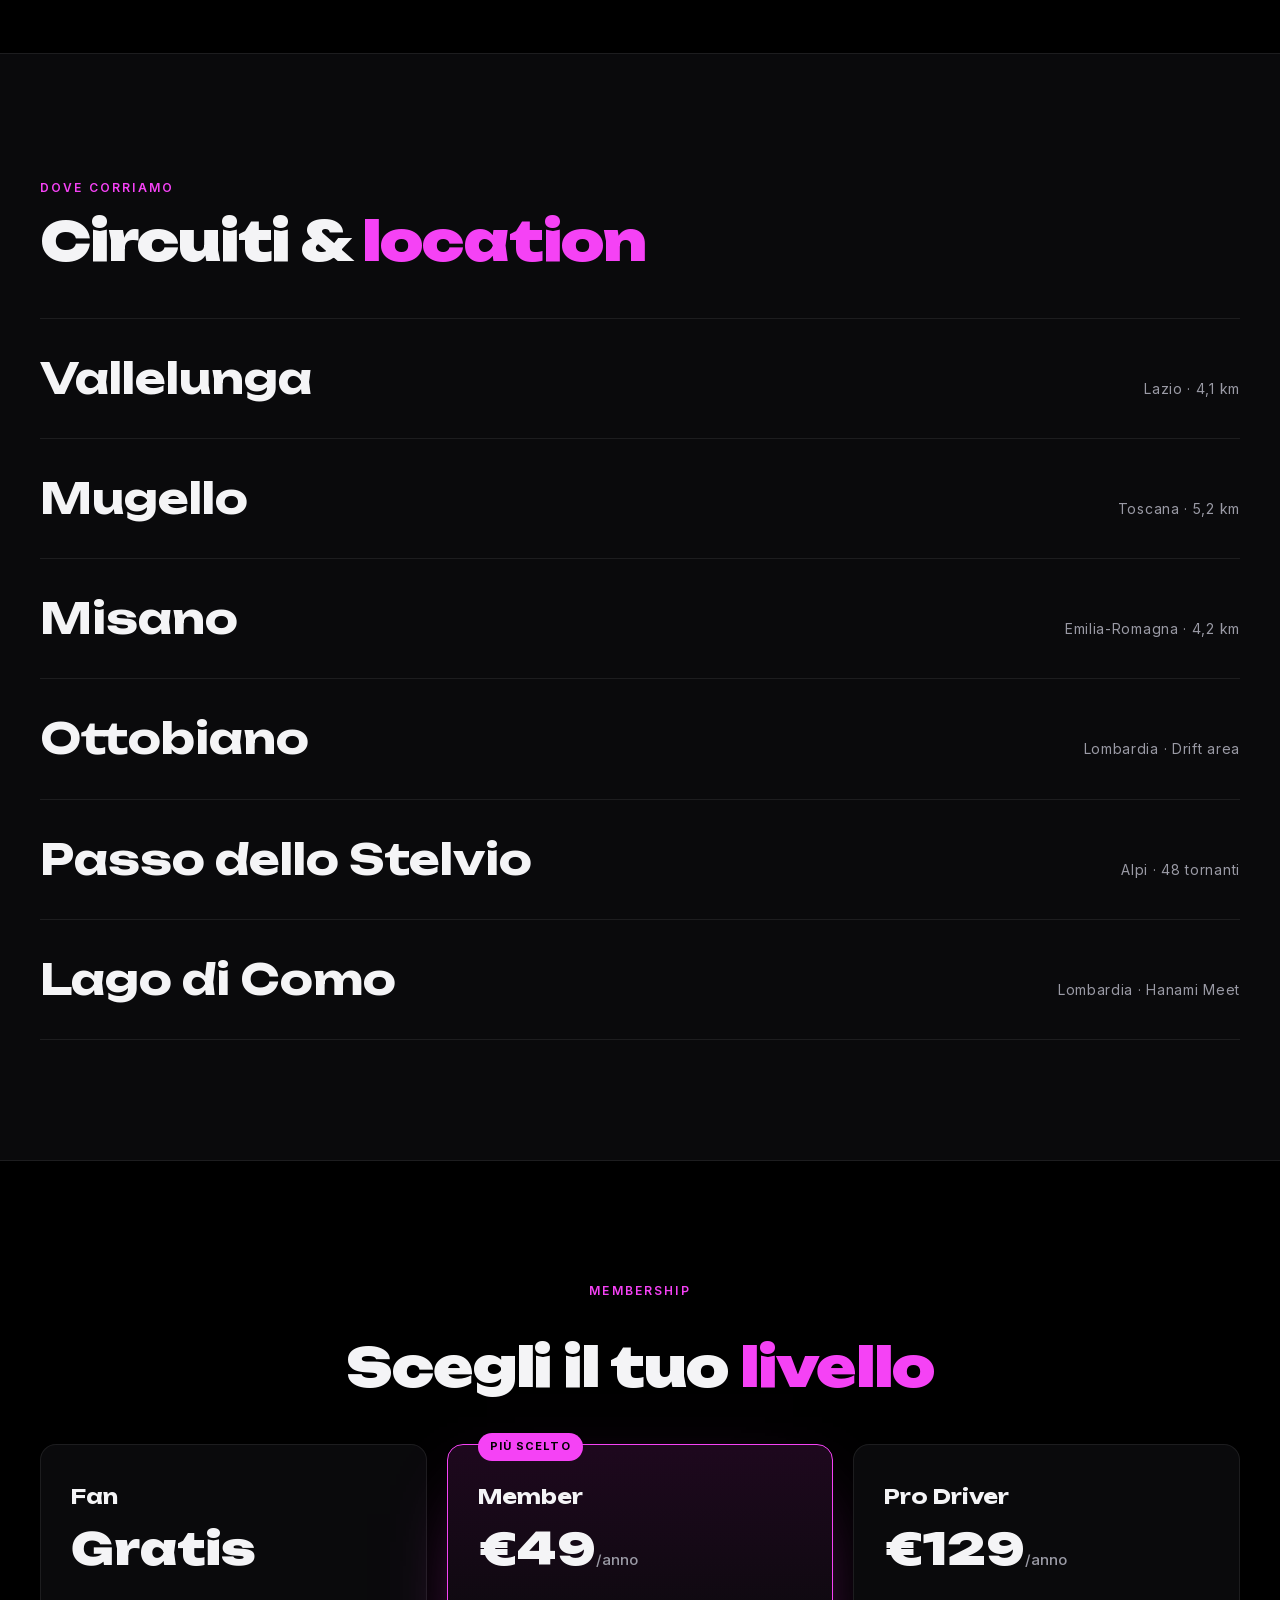
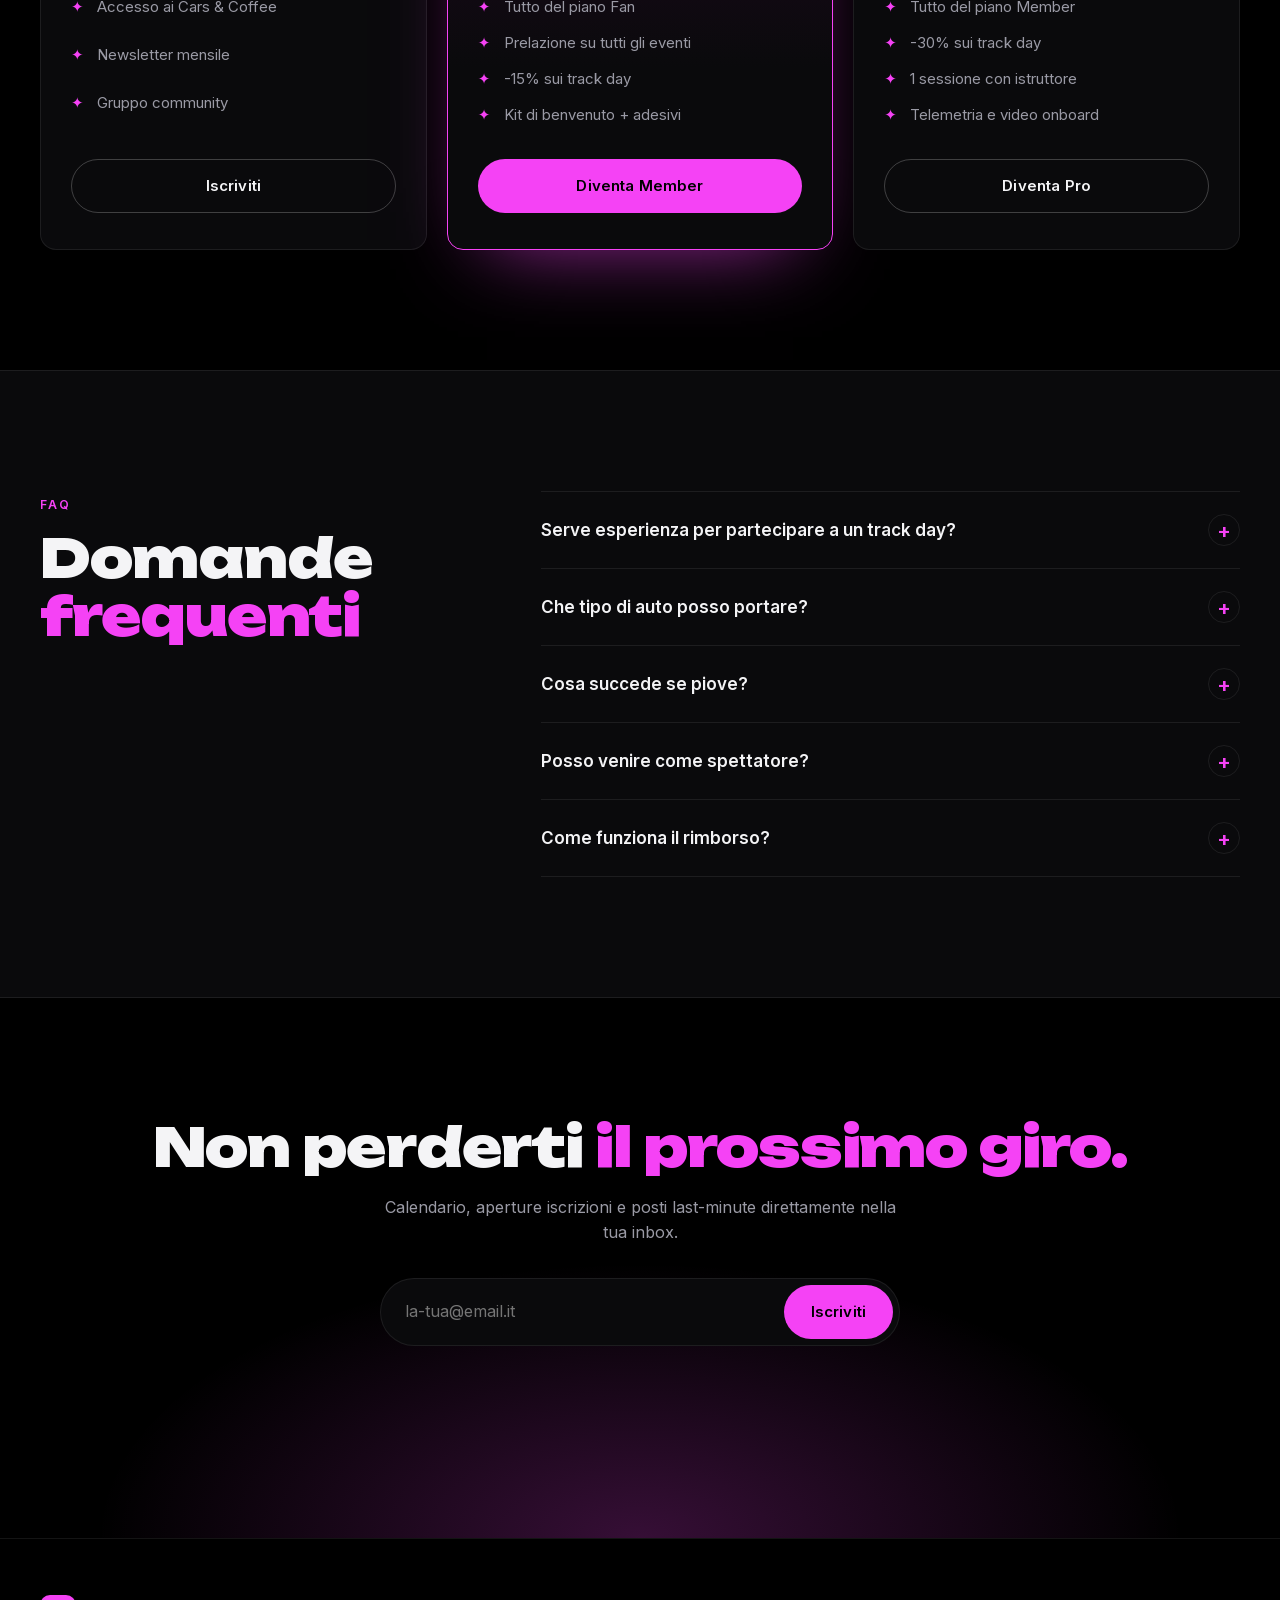
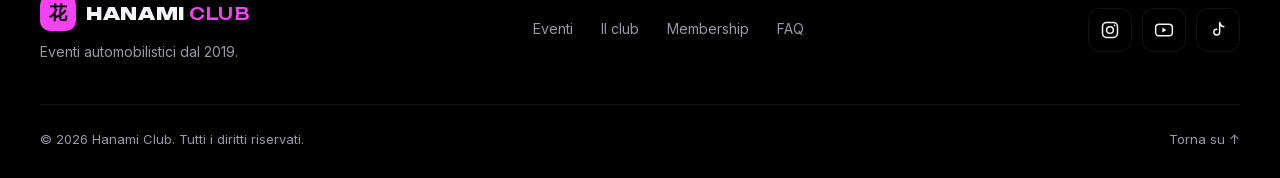
==== commit 827e0f1b: "Font ospitati localmente al posto di Google Fonts (GDPR) Inter e Unbounded serviti da fonts/ con lic" ====
--- a/index.html
+++ b/index.html
@@ -7,9 +7,9 @@
   <meta name="description" content="Hanami Club: track day, raduni, drift session e cars & coffee. Scopri il calendario eventi e iscriviti.">
   <meta name="theme-color" content="#000000">
   <link rel="icon" href="data:image/svg+xml,%3Csvg xmlns='http://www.w3.org/2000/svg' viewBox='0 0 32 32'%3E%3Crect width='32' height='32' rx='6' fill='%23000'/%3E%3Cpath d='M16 6c2 3 2 6 0 9-2-3-2-6 0-9zm0 20c-2-3-2-6 0-9 2 3 2 6 0 9zM6 16c3-2 6-2 9 0-3 2-6 2-9 0zm20 0c-3 2-6 2-9 0 3-2 6-2 9 0z' fill='%23f542f5'/%3E%3C/svg%3E">
-  <link rel="preconnect" href="https://fonts.googleapis.com">
-  <link rel="preconnect" href="https://fonts.gstatic.com" crossorigin>
-  <link href="https://fonts.googleapis.com/css2?family=Unbounded:wght@500;700;900&family=Inter:wght@400;500;600;700&display=swap" rel="stylesheet">
+  <link rel="preload" href="fonts/inter-latin.woff2" as="font" type="font/woff2" crossorigin>
+  <link rel="preload" href="fonts/unbounded-latin.woff2" as="font" type="font/woff2" crossorigin>
+  <link rel="stylesheet" href="css/fonts.css">
   <link rel="stylesheet" href="css/style.css">
 </head>
 <body>
--- a/css/fonts.css
+++ b/css/fonts.css
@@ -0,0 +1,39 @@
+/* Font ospitati localmente (nessuna richiesta a Google).
+   Inter e Unbounded: SIL Open Font License 1.1 — vedi fonts/OFL-*.txt */
+
+/* Inter — latin */
+@font-face {
+  font-family: "Inter";
+  font-style: normal;
+  font-weight: 100 900;
+  font-display: swap;
+  src: url("../fonts/inter-latin.woff2") format("woff2");
+  unicode-range: U+0000-00FF, U+0131, U+0152-0153, U+02BB-02BC, U+02C6, U+02DA, U+02DC, U+0304, U+0308, U+0329, U+2000-206F, U+20AC, U+2122, U+2191, U+2193, U+2212, U+2215, U+FEFF, U+FFFD;
+}
+/* Inter — latin-ext */
+@font-face {
+  font-family: "Inter";
+  font-style: normal;
+  font-weight: 100 900;
+  font-display: swap;
+  src: url("../fonts/inter-latin-ext.woff2") format("woff2");
+  unicode-range: U+0100-02BA, U+02BD-02C5, U+02C7-02CC, U+02CE-02D7, U+02DD-02FF, U+0304, U+0308, U+0329, U+1D00-1DBF, U+1E00-1E9F, U+1EF2-1EFF, U+2020, U+20A0-20AB, U+20AD-20C4, U+2113, U+2C60-2C7F, U+A720-A7FF;
+}
+/* Unbounded — latin */
+@font-face {
+  font-family: "Unbounded";
+  font-style: normal;
+  font-weight: 200 900;
+  font-display: swap;
+  src: url("../fonts/unbounded-latin.woff2") format("woff2");
+  unicode-range: U+0000-00FF, U+0131, U+0152-0153, U+02BB-02BC, U+02C6, U+02DA, U+02DC, U+0304, U+0308, U+0329, U+2000-206F, U+20AC, U+2122, U+2191, U+2193, U+2212, U+2215, U+FEFF, U+FFFD;
+}
+/* Unbounded — latin-ext */
+@font-face {
+  font-family: "Unbounded";
+  font-style: normal;
+  font-weight: 200 900;
+  font-display: swap;
+  src: url("../fonts/unbounded-latin-ext.woff2") format("woff2");
+  unicode-range: U+0100-02BA, U+02BD-02C5, U+02C7-02CC, U+02CE-02D7, U+02DD-02FF, U+0304, U+0308, U+0329, U+1D00-1DBF, U+1E00-1E9F, U+1EF2-1EFF, U+2020, U+20A0-20AB, U+20AD-20C4, U+2113, U+2C60-2C7F, U+A720-A7FF;
+}
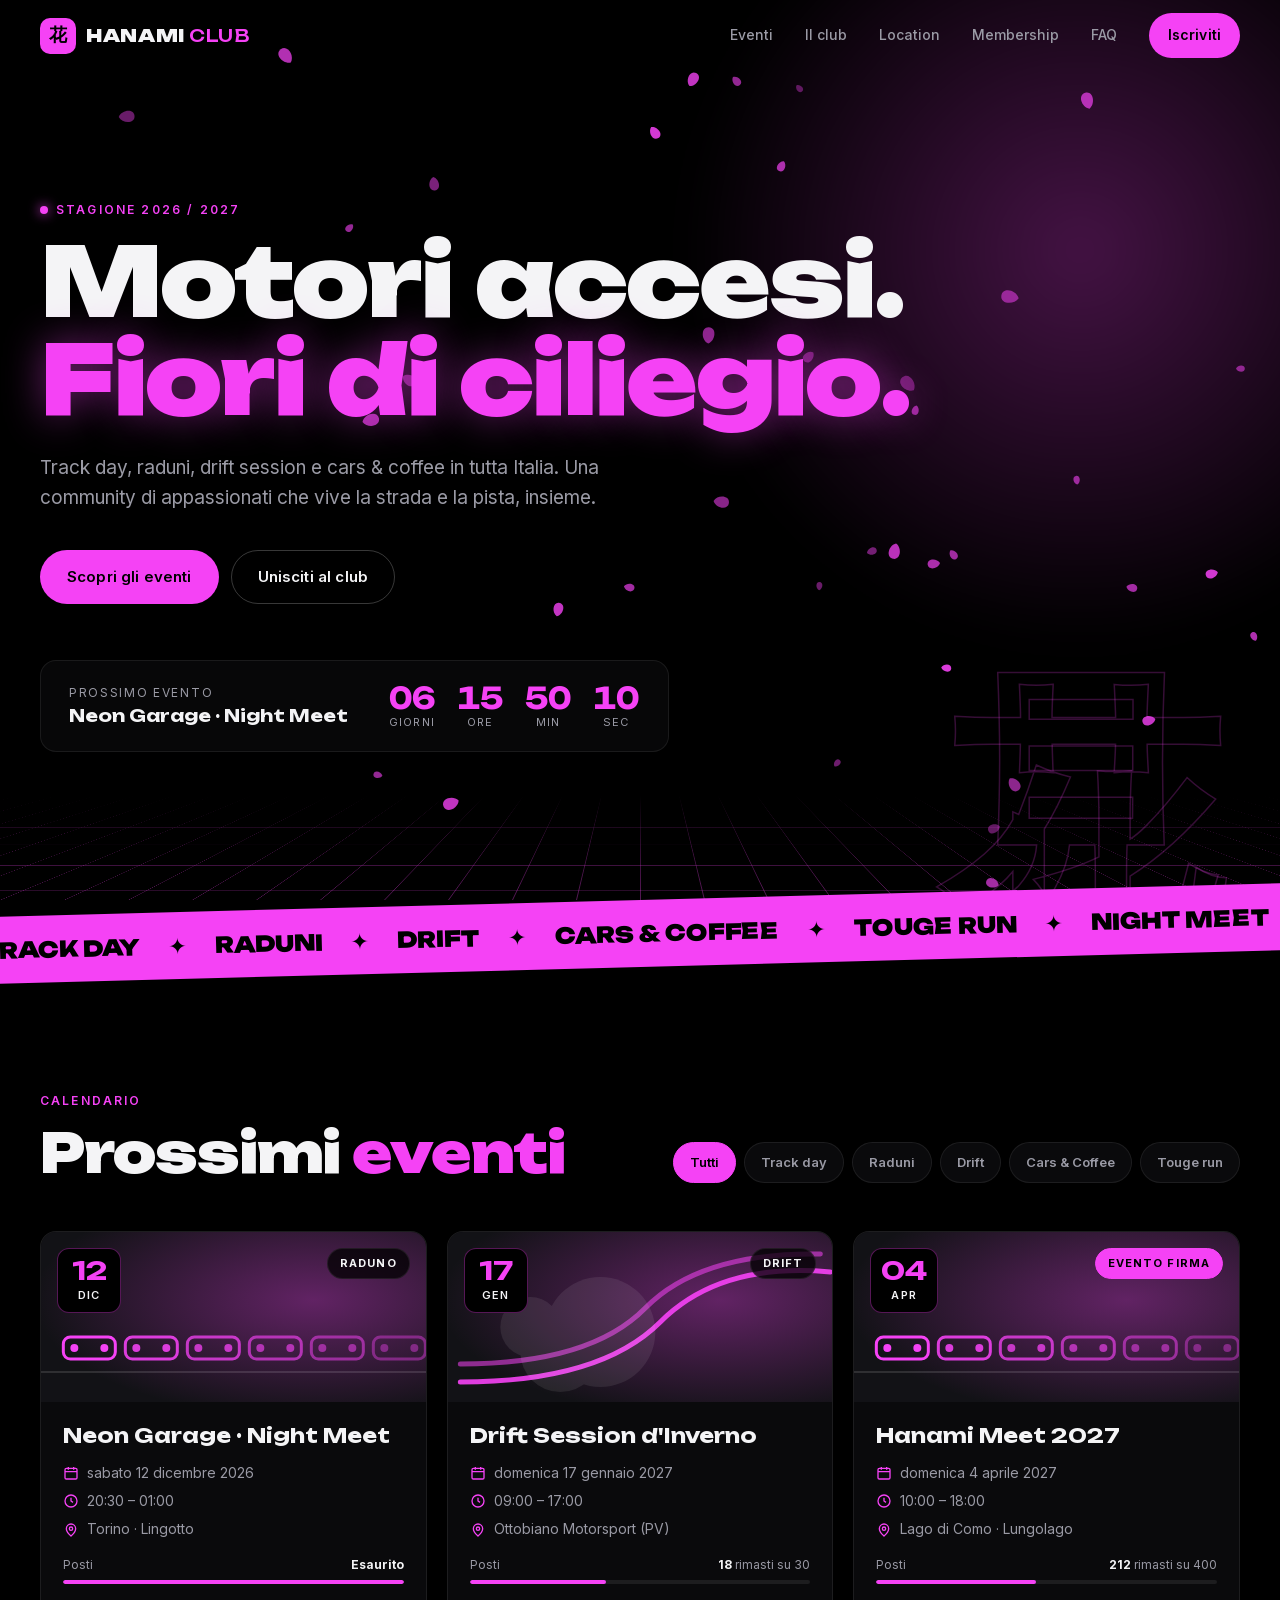
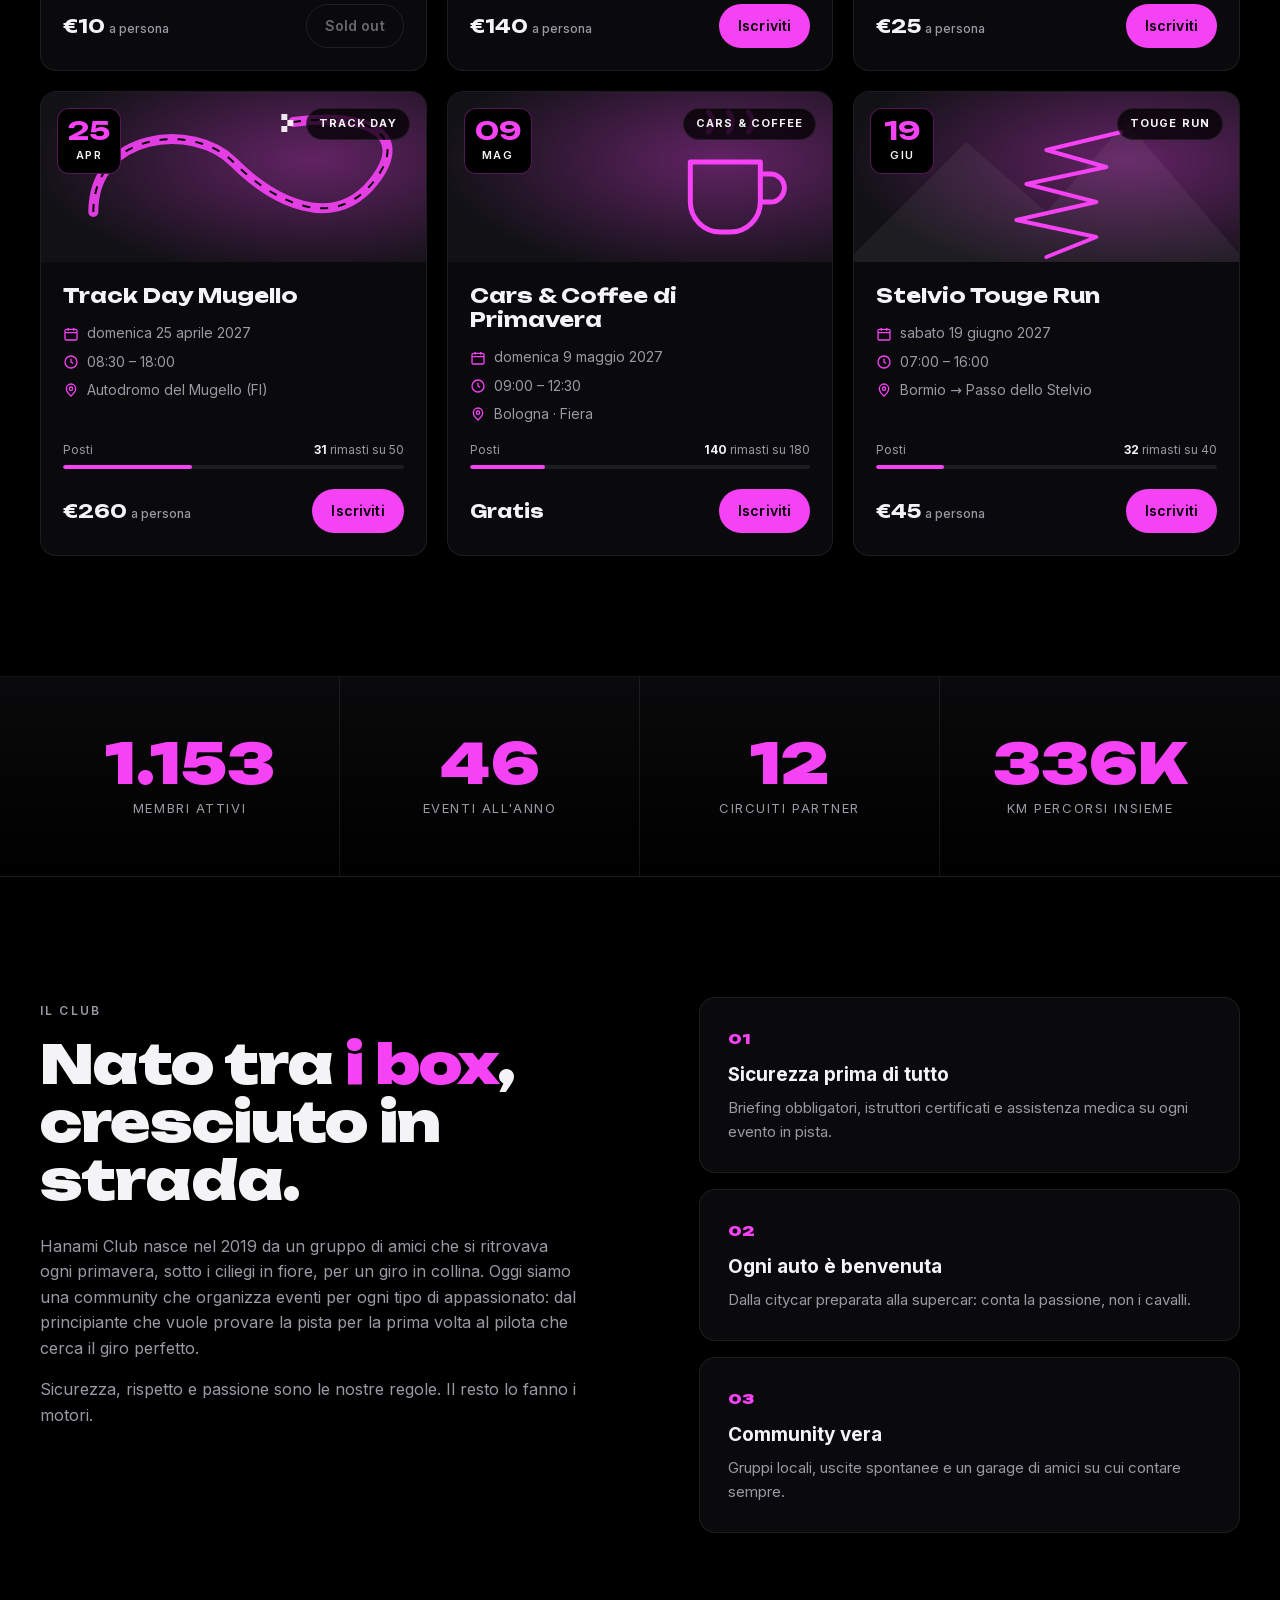
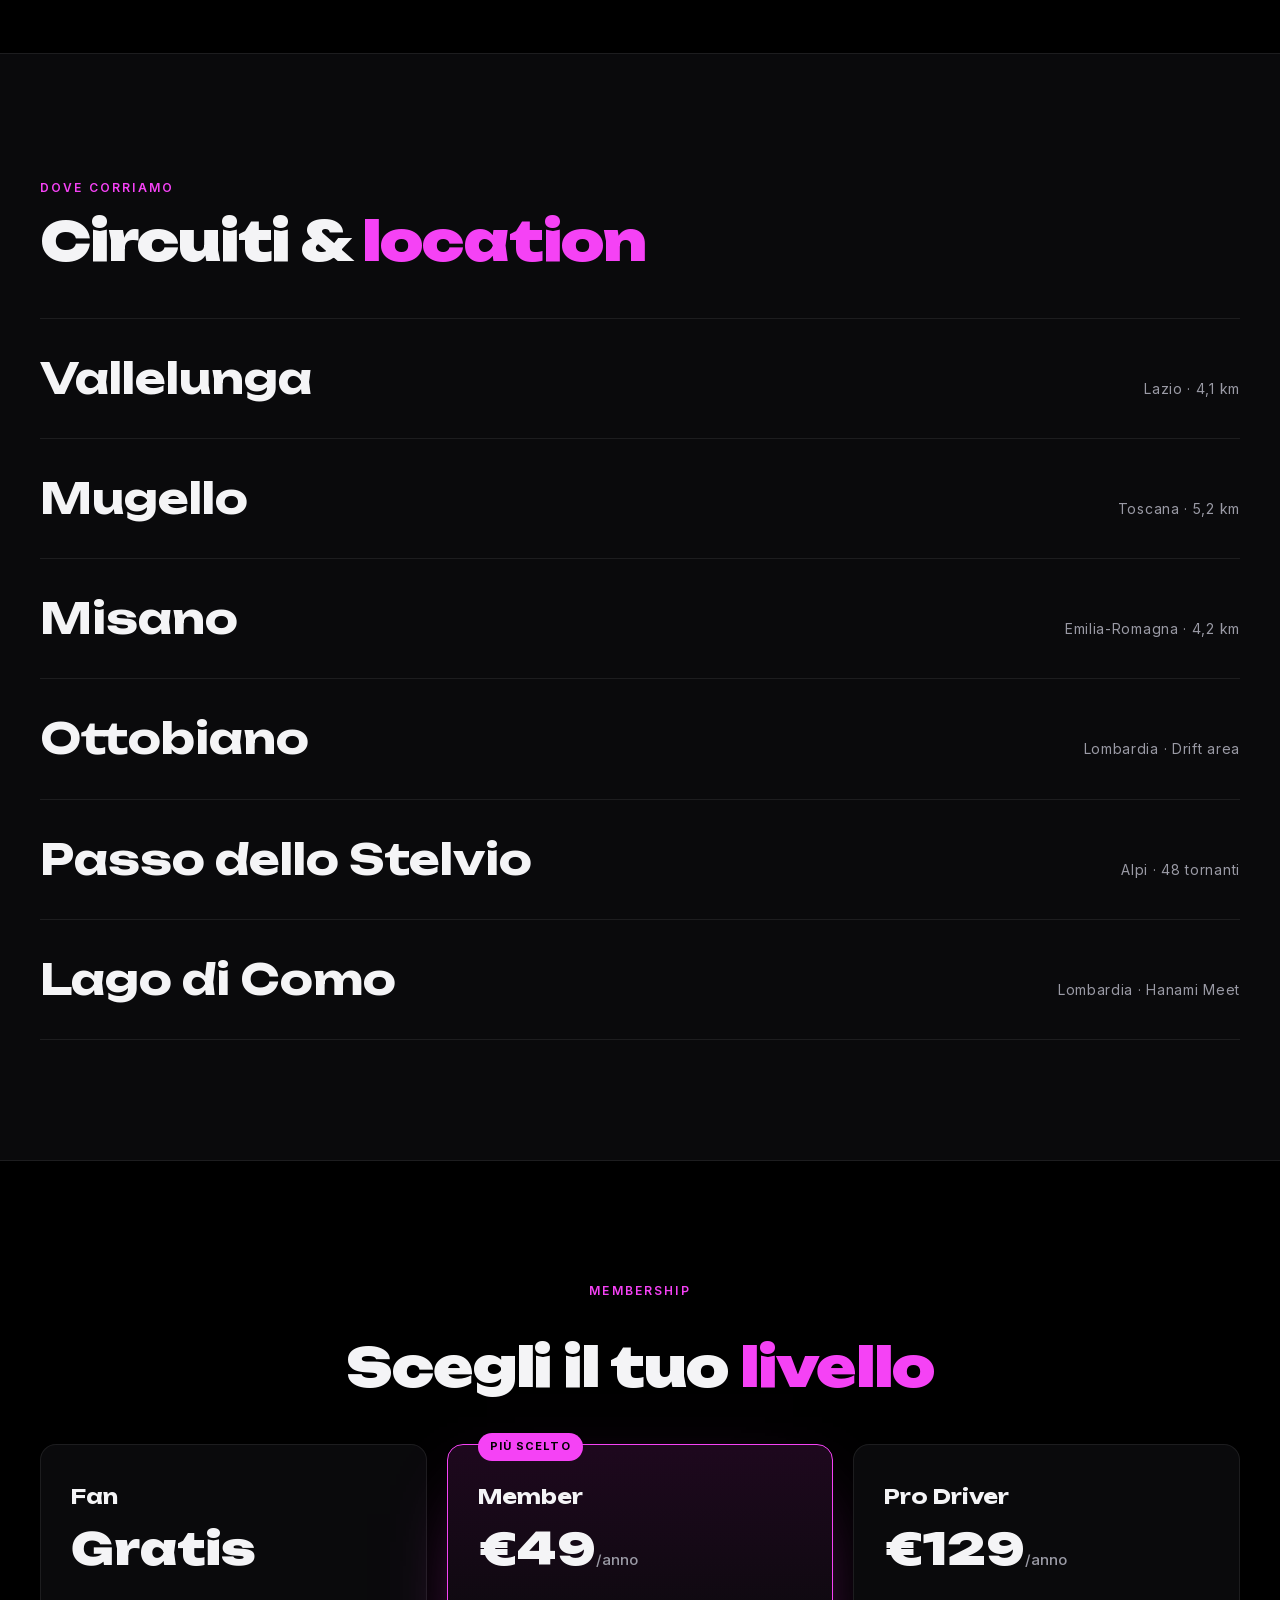
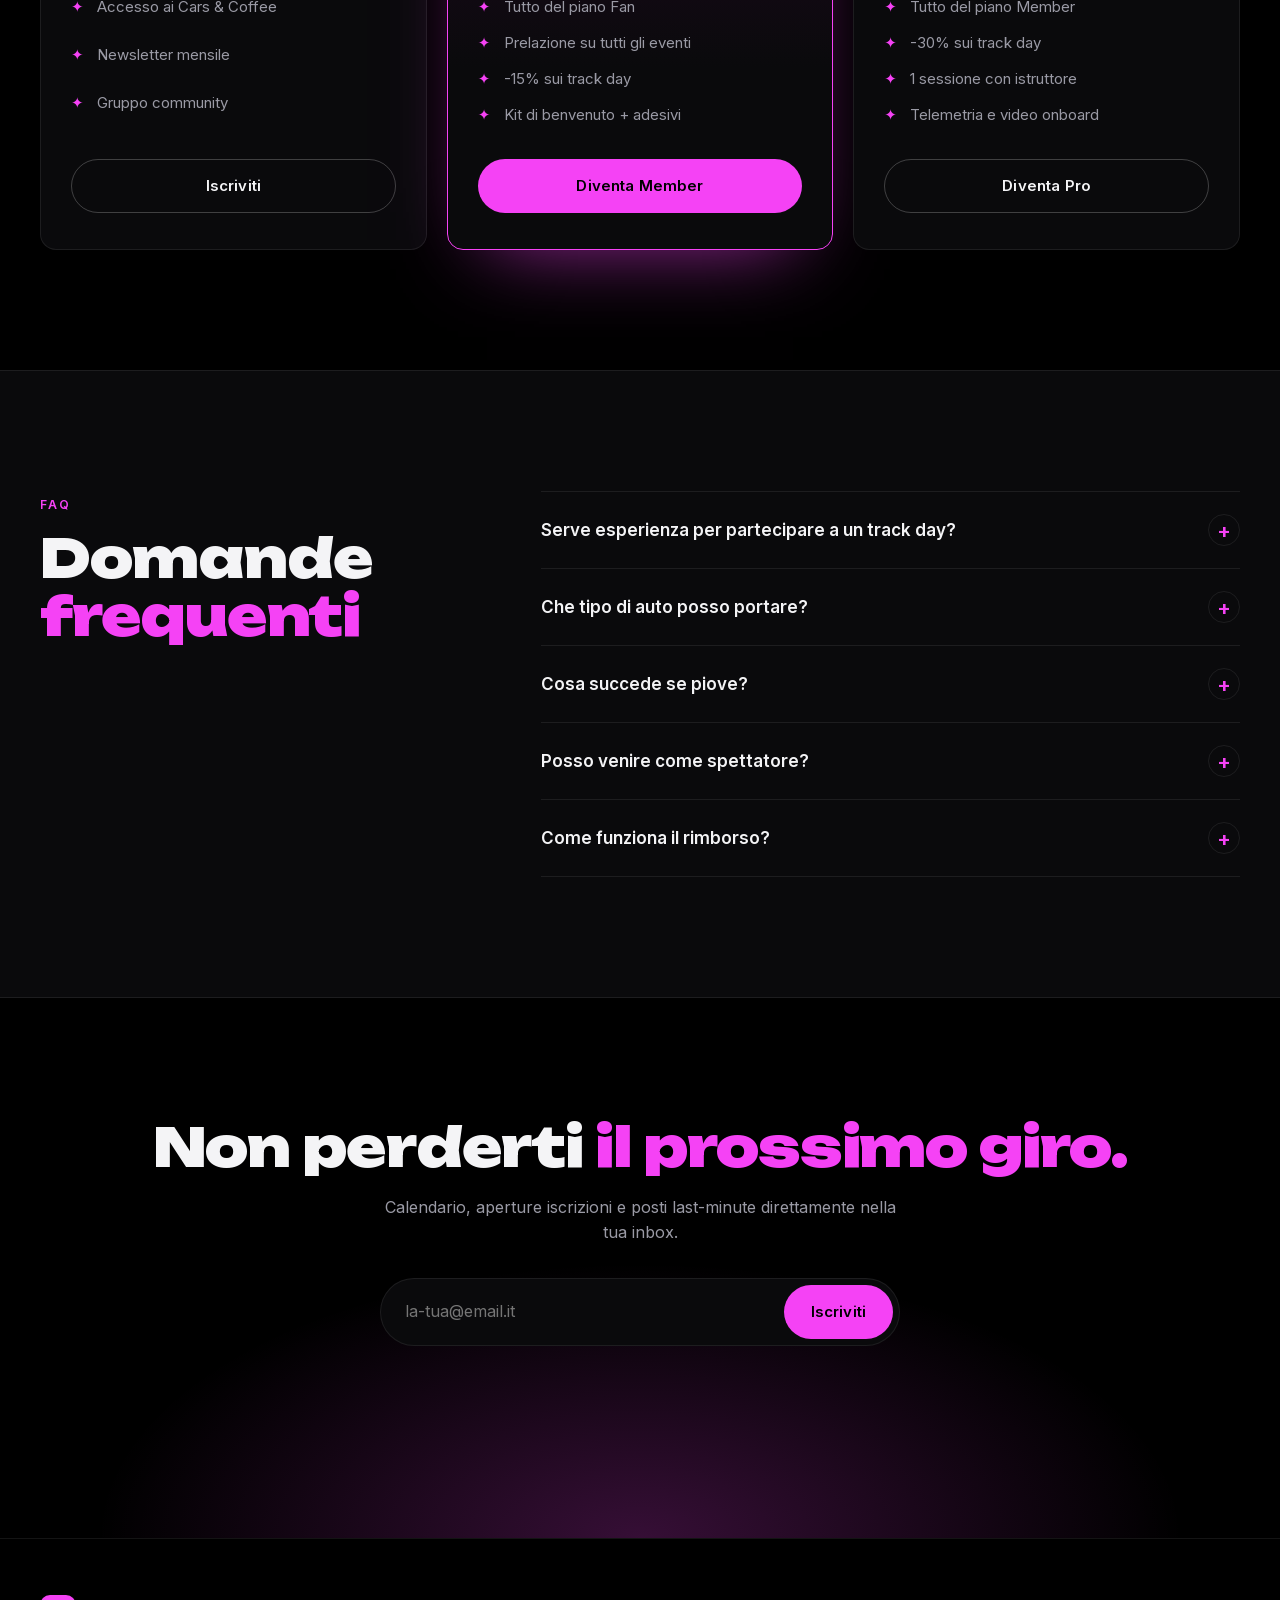
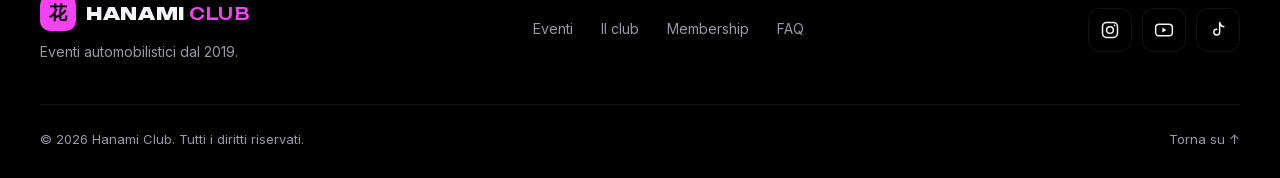
==== commit 8265c106: "Iscrizioni agli eventi inviate al Google Form Il modale di iscrizione invia i dati al Google Form (e" ====
--- a/index.html
+++ b/index.html
@@ -334,12 +334,13 @@
         </label>
         <p class="form-msg form-msg--error" id="registerError" role="alert"></p>
         <button type="submit" class="btn btn--pink btn--block">Conferma iscrizione</button>
+        <p class="modal__note">I dati dell'iscrizione vengono raccolti tramite Google Forms.</p>
       </form>
     </div>
     <div class="modal__body modal__success" id="modalSuccess" hidden>
       <span class="modal__check" aria-hidden="true">✓</span>
       <h3 class="modal__title">Sei dentro!</h3>
-      <p id="successText">Ti abbiamo inviato una mail di conferma.</p>
+      <p id="successText">Abbiamo ricevuto la tua iscrizione.</p>
       <form method="dialog"><button class="btn btn--ghost">Chiudi</button></form>
     </div>
   </dialog>
--- a/css/style.css
+++ b/css/style.css
@@ -415,6 +415,7 @@
 .modal__body { padding: 36px 32px 32px; }
 .modal__title { margin: 0 0 6px; font-family: var(--font-display); font-size: 24px; line-height: 1.2; padding-right: 40px; }
 .modal__meta { margin: 0 0 24px; color: var(--muted); font-size: 14px; }
+.modal__note { margin: 12px 0 0; color: var(--muted); font-size: 12px; text-align: center; }
 .modal__success { text-align: center; }
 .modal__success p { color: var(--muted); margin: 0 0 24px; }
 .modal__check {
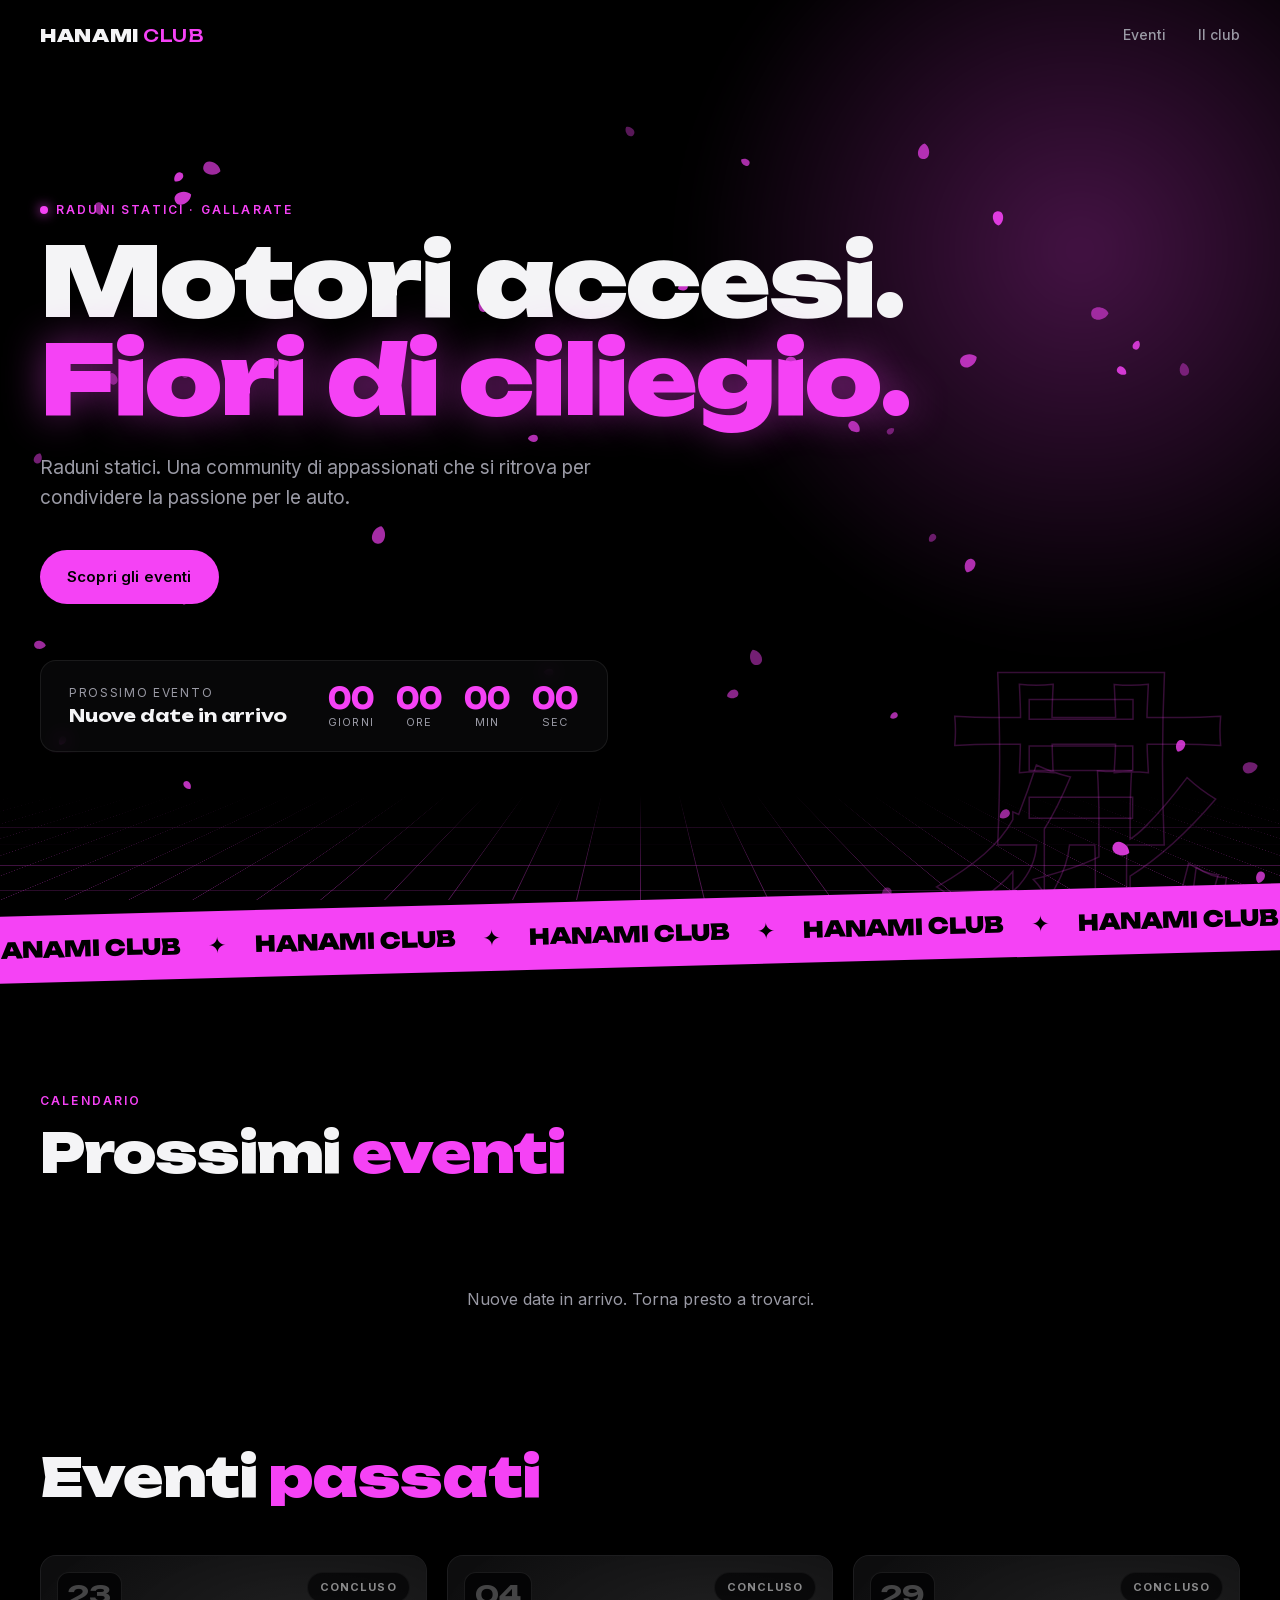
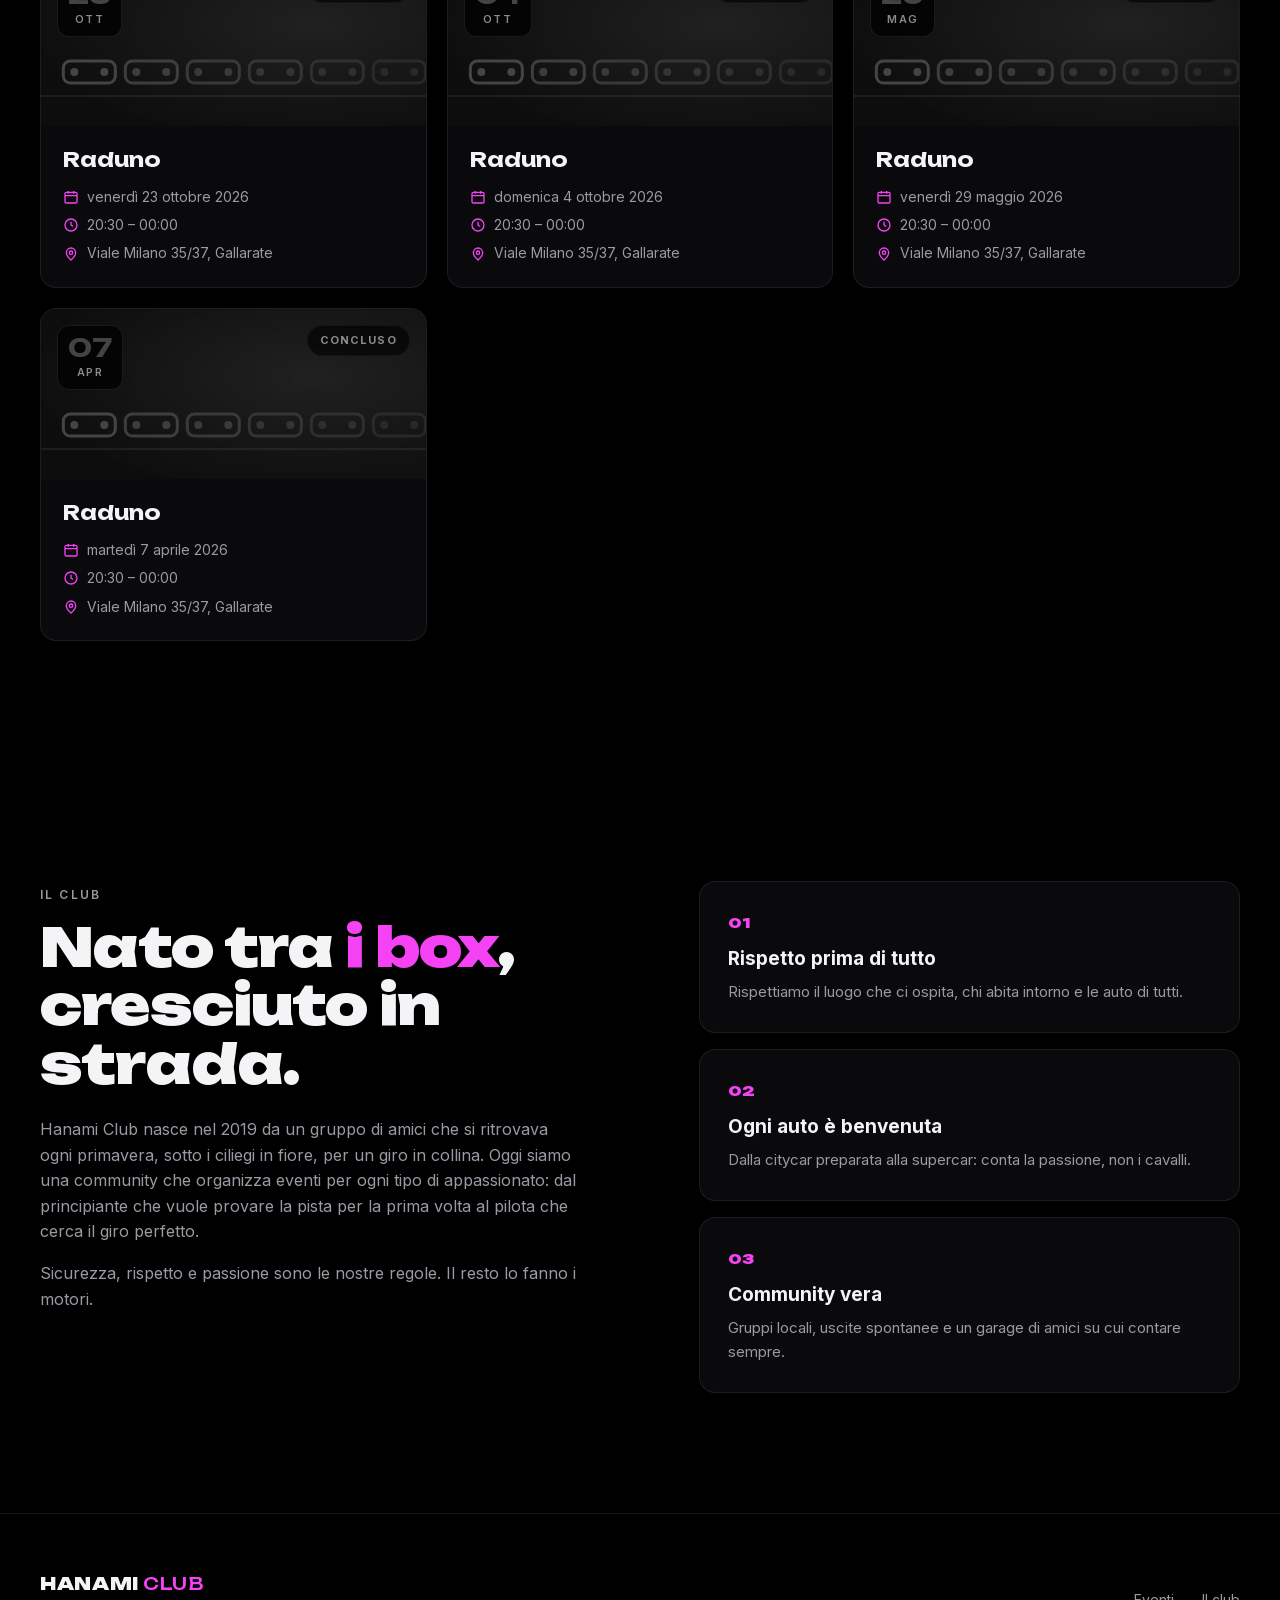
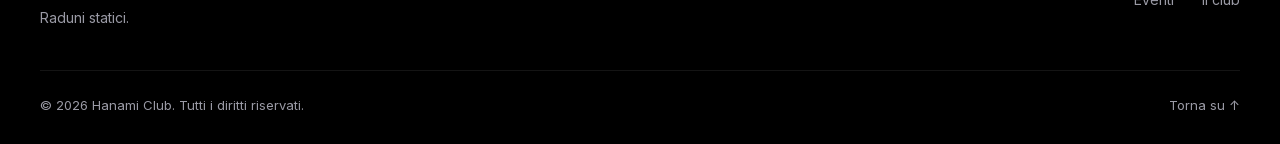
==== commit 72d48bc2: "Contenuti reali: solo raduni statici, eventi passati e prossimi - Sostituiti gli eventi inventati co" ====
--- a/index.html
+++ b/index.html
@@ -3,8 +3,8 @@
 <head>
   <meta charset="utf-8">
   <meta name="viewport" content="width=device-width, initial-scale=1">
-  <title>Hanami Club — Eventi automobilistici</title>
-  <meta name="description" content="Hanami Club: track day, raduni, drift session e cars & coffee. Scopri il calendario eventi e iscriviti.">
+  <title>Hanami Club — Raduni auto a Gallarate</title>
+  <meta name="description" content="Hanami Club: raduni statici di auto a Gallarate. Scopri i prossimi raduni e iscriviti.">
   <meta name="theme-color" content="#000000">
   <link rel="icon" href="data:image/svg+xml,%3Csvg xmlns='http://www.w3.org/2000/svg' viewBox='0 0 32 32'%3E%3Crect width='32' height='32' rx='6' fill='%23000'/%3E%3Cpath d='M16 6c2 3 2 6 0 9-2-3-2-6 0-9zm0 20c-2-3-2-6 0-9 2 3 2 6 0 9zM6 16c3-2 6-2 9 0-3 2-6 2-9 0zm20 0c-3 2-6 2-9 0 3-2 6-2 9 0z' fill='%23f542f5'/%3E%3C/svg%3E">
   <link rel="preload" href="fonts/inter-latin.woff2" as="font" type="font/woff2" crossorigin>
@@ -18,16 +18,11 @@
   <header class="nav" id="top">
     <div class="container nav__inner">
       <a href="#top" class="logo" aria-label="Hanami Club, torna all'inizio">
-        <span class="logo__mark" aria-hidden="true">花</span>
         <span class="logo__text">HANAMI<span>CLUB</span></span>
       </a>
       <nav class="nav__links" id="navLinks" aria-label="Navigazione principale">
         <a href="#eventi">Eventi</a>
         <a href="#club">Il club</a>
-        <a href="#location">Location</a>
-        <a href="#membership">Membership</a>
-        <a href="#faq">FAQ</a>
-        <a href="#eventi" class="btn btn--sm btn--pink nav__cta">Iscriviti</a>
       </nav>
       <button class="nav__toggle" id="navToggle" aria-label="Apri menu" aria-expanded="false" aria-controls="navLinks">
         <span></span><span></span>
@@ -44,18 +39,17 @@
       <span class="hero__kanji" aria-hidden="true">花見</span>
 
       <div class="container hero__content">
-        <p class="eyebrow"><span class="dot"></span> Stagione 2026 / 2027</p>
+        <p class="eyebrow"><span class="dot"></span> Raduni statici · Gallarate</p>
         <h1 class="hero__title">
           Motori accesi.<br>
           <span class="text-pink">Fiori di ciliegio.</span>
         </h1>
         <p class="hero__lead">
-          Track day, raduni, drift session e cars &amp; coffee in tutta Italia.
-          Una community di appassionati che vive la strada e la pista, insieme.
+          Raduni statici. Una community di appassionati che si ritrova
+          per condividere la passione per le auto.
         </p>
         <div class="hero__actions">
           <a href="#eventi" class="btn btn--pink">Scopri gli eventi</a>
-          <a href="#membership" class="btn btn--ghost">Unisciti al club</a>
         </div>
 
         <div class="countdown" id="countdown" aria-live="polite">
@@ -76,8 +70,8 @@
     <!-- MARQUEE -->
     <div class="marquee" aria-hidden="true">
       <div class="marquee__track">
-        <span>Track day</span><i>✦</i><span>Raduni</span><i>✦</i><span>Drift</span><i>✦</i><span>Cars &amp; Coffee</span><i>✦</i><span>Touge run</span><i>✦</i><span>Night meet</span><i>✦</i>
-        <span>Track day</span><i>✦</i><span>Raduni</span><i>✦</i><span>Drift</span><i>✦</i><span>Cars &amp; Coffee</span><i>✦</i><span>Touge run</span><i>✦</i><span>Night meet</span><i>✦</i>
+        <span>Hanami Club</span><i>✦</i><span>Hanami Club</span><i>✦</i><span>Hanami Club</span><i>✦</i><span>Hanami Club</span><i>✦</i><span>Hanami Club</span><i>✦</i><span>Hanami Club</span><i>✦</i>
+        <span>Hanami Club</span><i>✦</i><span>Hanami Club</span><i>✦</i><span>Hanami Club</span><i>✦</i><span>Hanami Club</span><i>✦</i><span>Hanami Club</span><i>✦</i><span>Hanami Club</span><i>✦</i>
       </div>
     </div>
 
@@ -89,28 +83,17 @@
             <p class="eyebrow">Calendario</p>
             <h2 class="section__title">Prossimi <span class="text-pink">eventi</span></h2>
           </div>
-          <div class="filters" role="group" aria-label="Filtra eventi per categoria" id="filters">
-            <button class="chip is-active" data-filter="all">Tutti</button>
-            <button class="chip" data-filter="track">Track day</button>
-            <button class="chip" data-filter="raduno">Raduni</button>
-            <button class="chip" data-filter="drift">Drift</button>
-            <button class="chip" data-filter="coffee">Cars &amp; Coffee</button>
-            <button class="chip" data-filter="touge">Touge run</button>
-          </div>
         </div>
 
         <div class="events" id="eventsGrid"></div>
-        <p class="events__empty" id="eventsEmpty" hidden>Nessun evento in questa categoria, per ora. Torna presto.</p>
-      </div>
-    </section>
-
-    <!-- STATS -->
-    <section class="stats">
-      <div class="container stats__grid">
-        <div class="stat"><strong data-count="1200">0</strong><span>Membri attivi</span></div>
-        <div class="stat"><strong data-count="48">0</strong><span>Eventi all'anno</span></div>
-        <div class="stat"><strong data-count="12">0</strong><span>Circuiti partner</span></div>
-        <div class="stat"><strong data-count="350" data-suffix="K">0</strong><span>Km percorsi insieme</span></div>
+        <p class="events__empty" id="eventsEmpty" hidden>Nuove date in arrivo. Torna presto a trovarci.</p>
+
+        <div class="events-past" id="pastEvents" hidden>
+          <div class="section__head">
+            <h2 class="section__title">Eventi <span class="text-pink">passati</span></h2>
+          </div>
+          <div class="events" id="pastGrid"></div>
+        </div>
       </div>
     </section>
 
@@ -133,8 +116,8 @@
         <div class="pillars">
           <article class="pillar">
             <span class="pillar__num">01</span>
-            <h3>Sicurezza prima di tutto</h3>
-            <p>Briefing obbligatori, istruttori certificati e assistenza medica su ogni evento in pista.</p>
+            <h3>Rispetto prima di tutto</h3>
+            <p>Rispettiamo il luogo che ci ospita, chi abita intorno e le auto di tutti.</p>
           </article>
           <article class="pillar">
             <span class="pillar__num">02</span>
@@ -149,117 +132,6 @@
         </div>
       </div>
     </section>
-
-    <!-- LOCATION -->
-    <section class="section section--alt" id="location">
-      <div class="container">
-        <div class="section__head">
-          <div>
-            <p class="eyebrow">Dove corriamo</p>
-            <h2 class="section__title">Circuiti &amp; <span class="text-pink">location</span></h2>
-          </div>
-        </div>
-        <ul class="locations">
-          <li><span class="locations__name">Vallelunga</span><span class="locations__meta">Lazio · 4,1 km</span></li>
-          <li><span class="locations__name">Mugello</span><span class="locations__meta">Toscana · 5,2 km</span></li>
-          <li><span class="locations__name">Misano</span><span class="locations__meta">Emilia-Romagna · 4,2 km</span></li>
-          <li><span class="locations__name">Ottobiano</span><span class="locations__meta">Lombardia · Drift area</span></li>
-          <li><span class="locations__name">Passo dello Stelvio</span><span class="locations__meta">Alpi · 48 tornanti</span></li>
-          <li><span class="locations__name">Lago di Como</span><span class="locations__meta">Lombardia · Hanami Meet</span></li>
-        </ul>
-      </div>
-    </section>
-
-    <!-- MEMBERSHIP -->
-    <section class="section" id="membership">
-      <div class="container">
-        <div class="section__head section__head--center">
-          <p class="eyebrow">Membership</p>
-          <h2 class="section__title">Scegli il tuo <span class="text-pink">livello</span></h2>
-        </div>
-        <div class="plans">
-          <article class="plan">
-            <h3>Fan</h3>
-            <p class="plan__price">Gratis</p>
-            <ul>
-              <li>Accesso ai Cars &amp; Coffee</li>
-              <li>Newsletter mensile</li>
-              <li>Gruppo community</li>
-            </ul>
-            <a href="#newsletter" class="btn btn--ghost btn--block">Iscriviti</a>
-          </article>
-          <article class="plan plan--featured">
-            <span class="plan__badge">Più scelto</span>
-            <h3>Member</h3>
-            <p class="plan__price">€49<small>/anno</small></p>
-            <ul>
-              <li>Tutto del piano Fan</li>
-              <li>Prelazione su tutti gli eventi</li>
-              <li>-15% sui track day</li>
-              <li>Kit di benvenuto + adesivi</li>
-            </ul>
-            <a href="#newsletter" class="btn btn--pink btn--block">Diventa Member</a>
-          </article>
-          <article class="plan">
-            <h3>Pro Driver</h3>
-            <p class="plan__price">€129<small>/anno</small></p>
-            <ul>
-              <li>Tutto del piano Member</li>
-              <li>-30% sui track day</li>
-              <li>1 sessione con istruttore</li>
-              <li>Telemetria e video onboard</li>
-            </ul>
-            <a href="#newsletter" class="btn btn--ghost btn--block">Diventa Pro</a>
-          </article>
-        </div>
-      </div>
-    </section>
-
-    <!-- FAQ -->
-    <section class="section section--alt" id="faq">
-      <div class="container faq">
-        <div>
-          <p class="eyebrow">FAQ</p>
-          <h2 class="section__title">Domande <span class="text-pink">frequenti</span></h2>
-        </div>
-        <div class="faq__list">
-          <details>
-            <summary>Serve esperienza per partecipare a un track day?</summary>
-            <p>No. Ogni track day prevede un turno dedicato ai principianti, con briefing e istruttori in pista. Serve solo la patente e un'auto in regola con la revisione.</p>
-          </details>
-          <details>
-            <summary>Che tipo di auto posso portare?</summary>
-            <p>Qualsiasi auto stradale omologata in buone condizioni. Controlliamo freni, pneumatici e liquidi al check-in. Per il drift servono auto a trazione posteriore.</p>
-          </details>
-          <details>
-            <summary>Cosa succede se piove?</summary>
-            <p>Gli eventi in pista si svolgono anche con pioggia. Raduni e touge run possono essere rinviati: in quel caso ricevi una mail e la quota resta valida per la nuova data.</p>
-          </details>
-          <details>
-            <summary>Posso venire come spettatore?</summary>
-            <p>Sì, i raduni e i Cars &amp; Coffee sono aperti a tutti. Per i track day l'accesso al paddock per gli accompagnatori è gratuito, previa registrazione.</p>
-          </details>
-          <details>
-            <summary>Come funziona il rimborso?</summary>
-            <p>Rimborso completo fino a 14 giorni prima dell'evento. Dopo, puoi cedere il posto a un altro iscritto senza costi aggiuntivi.</p>
-          </details>
-        </div>
-      </div>
-    </section>
-
-    <!-- NEWSLETTER -->
-    <section class="section cta" id="newsletter">
-      <div class="container cta__inner">
-        <h2 class="section__title">Non perderti <span class="text-pink">il prossimo giro.</span></h2>
-        <p>Calendario, aperture iscrizioni e posti last-minute direttamente nella tua inbox.</p>
-        <form class="cta__form" id="newsletterForm" novalidate>
-          <label for="nlEmail" class="sr-only">Email</label>
-          <input type="email" id="nlEmail" name="email" placeholder="la-tua@email.it" required autocomplete="email">
-          <button type="submit" class="btn btn--pink">Iscriviti</button>
-        </form>
-        <p class="form-msg" id="newsletterMsg" role="status"></p>
-      </div>
-    </section>
   </main>
 
   <!-- FOOTER -->
@@ -267,28 +139,14 @@
     <div class="container footer__inner">
       <div>
         <a href="#top" class="logo">
-          <span class="logo__mark" aria-hidden="true">花</span>
           <span class="logo__text">HANAMI<span>CLUB</span></span>
         </a>
-        <p class="footer__tag">Eventi automobilistici dal 2019.</p>
+        <p class="footer__tag">Raduni statici.</p>
       </div>
       <nav class="footer__links" aria-label="Link footer">
         <a href="#eventi">Eventi</a>
         <a href="#club">Il club</a>
-        <a href="#membership">Membership</a>
-        <a href="#faq">FAQ</a>
       </nav>
-      <div class="footer__social">
-        <a href="#" aria-label="Instagram">
-          <svg viewBox="0 0 24 24" aria-hidden="true"><rect x="3" y="3" width="18" height="18" rx="5"/><circle cx="12" cy="12" r="4"/><circle cx="17.5" cy="6.5" r="1" class="fill"/></svg>
-        </a>
-        <a href="#" aria-label="YouTube">
-          <svg viewBox="0 0 24 24" aria-hidden="true"><rect x="2" y="5" width="20" height="14" rx="4"/><path d="M10 9l5 3-5 3z" class="fill"/></svg>
-        </a>
-        <a href="#" aria-label="TikTok">
-          <svg viewBox="0 0 24 24" aria-hidden="true"><path d="M14 3v11.5a3.5 3.5 0 1 1-3.5-3.5M14 3c.5 2.5 2.5 4.5 5 5"/></svg>
-        </a>
-      </div>
     </div>
     <div class="container footer__bottom">
       <span>© <span id="year"></span> Hanami Club. Tutti i diritti riservati.</span>
@@ -302,7 +160,7 @@
       <button class="modal__close" aria-label="Chiudi">×</button>
     </form>
     <div class="modal__body" id="modalForm">
-      <p class="eyebrow" id="modalType">Evento</p>
+      <p class="eyebrow">Raduno</p>
       <h3 class="modal__title" id="modalTitle">Iscrizione</h3>
       <p class="modal__meta" id="modalMeta"></p>
       <form id="registerForm" novalidate>
--- a/css/style.css
+++ b/css/style.css
@@ -1,5 +1,5 @@
 /* =========================================================
-   Hanami Club — Eventi automobilistici
+   Hanami Club — Raduni auto
    Palette: nero + #f542f5
    ========================================================= */
 
@@ -97,12 +97,6 @@
 .nav__inner { height: 100%; display: flex; align-items: center; justify-content: space-between; }
 
 .logo { display: inline-flex; align-items: center; gap: 10px; }
-.logo__mark {
-  display: grid; place-items: center;
-  width: 36px; height: 36px; border-radius: 10px;
-  background: var(--pink); color: #000;
-  font-weight: 700; font-size: 18px;
-}
 .logo__text { font-family: var(--font-display); font-weight: 900; font-size: 17px; letter-spacing: 0.04em; }
 .logo__text span { color: var(--pink); margin-left: 4px; font-weight: 500; }
 
@@ -201,32 +195,20 @@
 
 /* ---------- Sections ---------- */
 .section { padding: 120px 0; }
-.section--alt { background: var(--surface); border-block: 1px solid var(--line); }
 .section__head {
   display: flex; flex-wrap: wrap; align-items: flex-end; justify-content: space-between; gap: 24px;
   margin-bottom: 48px;
 }
-.section__head--center { flex-direction: column; align-items: center; text-align: center; }
 .section__title {
   margin: 0;
   font-family: var(--font-display); font-weight: 900;
   font-size: clamp(30px, 4.6vw, 54px); line-height: 1.08; letter-spacing: -0.02em;
 }
 
-/* ---------- Filters ---------- */
-.filters { display: flex; flex-wrap: wrap; gap: 8px; }
-.chip {
-  padding: 9px 16px; border-radius: 999px;
-  border: 1px solid var(--line); background: var(--surface);
-  font-size: 13px; font-weight: 600; color: var(--muted);
-  transition: all .2s ease;
-}
-.chip:hover { color: var(--text); border-color: rgba(255,255,255,.25); }
-.chip.is-active { background: var(--pink); border-color: var(--pink); color: #000; }
-
 /* ---------- Event cards ---------- */
 .events { display: grid; grid-template-columns: repeat(auto-fill, minmax(340px, 1fr)); gap: 20px; }
 .events__empty { color: var(--muted); text-align: center; padding: 40px 0; }
+.events-past { margin-top: 96px; }
 
 .event {
   position: relative; overflow: hidden;
@@ -237,6 +219,8 @@
   animation: cardIn .5s ease both;
 }
 .event:hover { transform: translateY(-6px); border-color: var(--pink-line); box-shadow: 0 24px 60px -30px rgba(245,66,245,.6); }
+.event--past:hover { transform: none; border-color: var(--line); box-shadow: none; }
+.event--past .event__visual { filter: grayscale(1); opacity: .55; }
 @keyframes cardIn { from { opacity: 0; transform: translateY(16px); } }
 
 .event__visual {
@@ -267,23 +251,9 @@
 .event__info li { display: flex; align-items: center; gap: 8px; }
 .event__info svg { width: 16px; height: 16px; flex: none; stroke: var(--pink); fill: none; stroke-width: 2; }
 
-.spots { margin-top: auto; }
-.spots__row { display: flex; justify-content: space-between; font-size: 12px; color: var(--muted); margin-bottom: 6px; }
-.spots__row strong { color: var(--text); }
-.spots__bar { height: 4px; border-radius: 4px; background: rgba(255,255,255,.08); overflow: hidden; }
-.spots__bar i { display: block; height: 100%; background: var(--pink); border-radius: 4px; }
-
-.event__foot { display: flex; align-items: center; justify-content: space-between; gap: 12px; padding-top: 6px; }
+.event__foot { display: flex; align-items: center; justify-content: space-between; gap: 12px; margin-top: auto; padding-top: 6px; }
 .event__price { font-family: var(--font-display); font-weight: 700; font-size: 18px; }
 .event__price small { font-family: var(--font-body); font-weight: 500; font-size: 12px; color: var(--muted); }
-
-/* ---------- Stats ---------- */
-.stats { border-block: 1px solid var(--line); background: linear-gradient(180deg, var(--surface), #000); }
-.stats__grid { display: grid; grid-template-columns: repeat(4, 1fr); }
-.stat { padding: 56px 24px; text-align: center; border-right: 1px solid var(--line); }
-.stat:last-child { border-right: 0; }
-.stat strong { display: block; font-family: var(--font-display); font-weight: 900; font-size: clamp(34px, 4.5vw, 56px); color: var(--pink); line-height: 1.1; }
-.stat span { font-size: 13px; color: var(--muted); text-transform: uppercase; letter-spacing: .12em; }
 
 /* ---------- Club ---------- */
 .club { display: grid; grid-template-columns: 1.1fr 1fr; gap: 64px; align-items: start; }
@@ -299,79 +269,7 @@
 .pillar h3 { margin: 8px 0 6px; font-size: 19px; }
 .pillar p { margin: 0; color: var(--muted); font-size: 15px; }
 
-/* ---------- Locations ---------- */
-.locations { list-style: none; margin: 0; padding: 0; border-top: 1px solid var(--line); }
-.locations li {
-  display: flex; align-items: baseline; justify-content: space-between; gap: 16px; flex-wrap: wrap;
-  padding: 26px 0; border-bottom: 1px solid var(--line);
-  transition: padding .3s ease;
-}
-.locations__name {
-  font-family: var(--font-display); font-weight: 700; font-size: clamp(22px, 3.6vw, 42px);
-  transition: color .3s ease;
-}
-.locations__meta { color: var(--muted); font-size: 14px; letter-spacing: .05em; }
-.locations li:hover { padding-left: 16px; }
-.locations li:hover .locations__name { color: var(--pink); }
-
-/* ---------- Plans ---------- */
-.plans { display: grid; grid-template-columns: repeat(3, 1fr); gap: 20px; align-items: stretch; }
-.plan {
-  position: relative; display: flex; flex-direction: column;
-  padding: 36px 30px; border: 1px solid var(--line); border-radius: var(--radius); background: var(--surface);
-}
-.plan h3 { margin: 0; font-family: var(--font-display); font-size: 20px; }
-.plan__price { margin: 14px 0 24px; font-family: var(--font-display); font-weight: 900; font-size: 44px; line-height: 1; }
-.plan__price small { font-family: var(--font-body); font-size: 15px; font-weight: 500; color: var(--muted); }
-.plan ul { list-style: none; margin: 0 0 32px; padding: 0; display: grid; gap: 12px; flex: 1; }
-.plan li { position: relative; padding-left: 26px; color: var(--muted); font-size: 15px; }
-.plan li::before { content: "✦"; position: absolute; left: 0; color: var(--pink); }
-.plan--featured {
-  border-color: var(--pink);
-  background: linear-gradient(180deg, rgba(245,66,245,.12), var(--surface) 55%);
-  box-shadow: 0 30px 80px -40px rgba(245,66,245,.7);
-}
-.plan__badge {
-  position: absolute; top: -12px; left: 30px;
-  padding: 5px 12px; border-radius: 999px; background: var(--pink); color: #000;
-  font-size: 11px; font-weight: 700; letter-spacing: .1em; text-transform: uppercase;
-}
-
-/* ---------- FAQ ---------- */
-.faq { display: grid; grid-template-columns: 1fr 1.6fr; gap: 64px; }
-.faq__list details { border-bottom: 1px solid var(--line); }
-.faq__list details:first-child { border-top: 1px solid var(--line); }
-.faq__list summary {
-  display: flex; justify-content: space-between; align-items: center; gap: 16px;
-  padding: 22px 0; cursor: pointer; list-style: none;
-  font-weight: 600; font-size: 17px;
-}
-.faq__list summary::-webkit-details-marker { display: none; }
-.faq__list summary::after {
-  content: "+"; flex: none; display: grid; place-items: center;
-  width: 32px; height: 32px; border-radius: 50%; border: 1px solid var(--line);
-  color: var(--pink); font-size: 20px; transition: transform .3s ease, background .3s ease;
-}
-.faq__list details[open] summary::after { transform: rotate(45deg); background: var(--pink-soft); }
-.faq__list details p { margin: 0 0 22px; color: var(--muted); max-width: 620px; }
-
-/* ---------- CTA / Newsletter ---------- */
-.cta { position: relative; overflow: hidden; text-align: center; }
-.cta::before {
-  content: ""; position: absolute; inset: auto 0 -60% 0; height: 120%; z-index: -1;
-  background: radial-gradient(ellipse at center, rgba(245,66,245,.22), transparent 60%);
-}
-.cta { isolation: isolate; }
-.cta__inner { display: flex; flex-direction: column; align-items: center; }
-.cta__inner > p { color: var(--muted); max-width: 520px; margin: 18px 0 32px; }
-.cta__form {
-  display: flex; gap: 8px; width: min(520px, 100%);
-  padding: 6px; border: 1px solid var(--line); border-radius: 999px; background: var(--surface);
-}
-.cta__form input {
-  flex: 1; min-width: 0; padding: 0 18px; border: 0; background: transparent; color: var(--text);
-  font: inherit; outline: none;
-}
+/* ---------- Messaggi form ---------- */
 .form-msg { min-height: 1.6em; margin: 14px 0 0; font-size: 14px; color: var(--pink); }
 .form-msg--error { color: #ff6b8b; margin: 0; }
 
@@ -381,14 +279,6 @@
 .footer__tag { margin: 10px 0 0; color: var(--muted); font-size: 14px; }
 .footer__links { display: flex; flex-wrap: wrap; gap: 28px; font-size: 14px; color: var(--muted); }
 .footer__links a:hover { color: var(--pink); }
-.footer__social { display: flex; gap: 10px; }
-.footer__social a {
-  display: grid; place-items: center; width: 44px; height: 44px;
-  border: 1px solid var(--line); border-radius: 12px; transition: border-color .2s, color .2s;
-}
-.footer__social a:hover { border-color: var(--pink); color: var(--pink); }
-.footer__social svg { width: 20px; height: 20px; fill: none; stroke: currentColor; stroke-width: 1.8; stroke-linecap: round; stroke-linejoin: round; }
-.footer__social svg .fill { fill: currentColor; stroke: none; }
 .footer__bottom {
   display: flex; flex-wrap: wrap; justify-content: space-between; gap: 12px;
   margin-top: 40px; padding-top: 24px; border-top: 1px solid var(--line);
@@ -443,11 +333,7 @@
 
 /* ---------- Responsive ---------- */
 @media (max-width: 960px) {
-  .club, .faq { grid-template-columns: 1fr; gap: 40px; }
-  .plans { grid-template-columns: 1fr; max-width: 480px; margin-inline: auto; }
-  .stats__grid { grid-template-columns: repeat(2, 1fr); }
-  .stat:nth-child(2) { border-right: 0; }
-  .stat:nth-child(-n+2) { border-bottom: 1px solid var(--line); }
+  .club { grid-template-columns: 1fr; gap: 40px; }
 }
 
 @media (max-width: 820px) {
@@ -462,12 +348,12 @@
   }
   .nav__links.is-open { opacity: 1; transform: none; visibility: visible; }
   .nav__links a:not(.btn) { padding: 16px 0; font-size: 17px; color: var(--text); border-bottom: 1px solid var(--line); }
-  .nav__cta { margin-top: 16px; }
   .nav.menu-open { background: #000; }
 }
 
 @media (max-width: 600px) {
   .section { padding: 80px 0; }
+  .events-past { margin-top: 64px; }
   .events { grid-template-columns: 1fr; }
   .hero__kanji { opacity: .5; right: -8%; }
   .countdown { padding: 18px; gap: 16px; width: 100%; }
@@ -475,8 +361,6 @@
   .countdown__timer span { font-size: 24px; }
   .field-row { flex-direction: column; gap: 0; }
   .modal__body { padding: 32px 20px 24px; }
-  .cta__form { flex-direction: column; border-radius: 20px; }
-  .cta__form input { padding: 14px 16px; }
   .marquee__track { font-size: 18px; }
 }
 
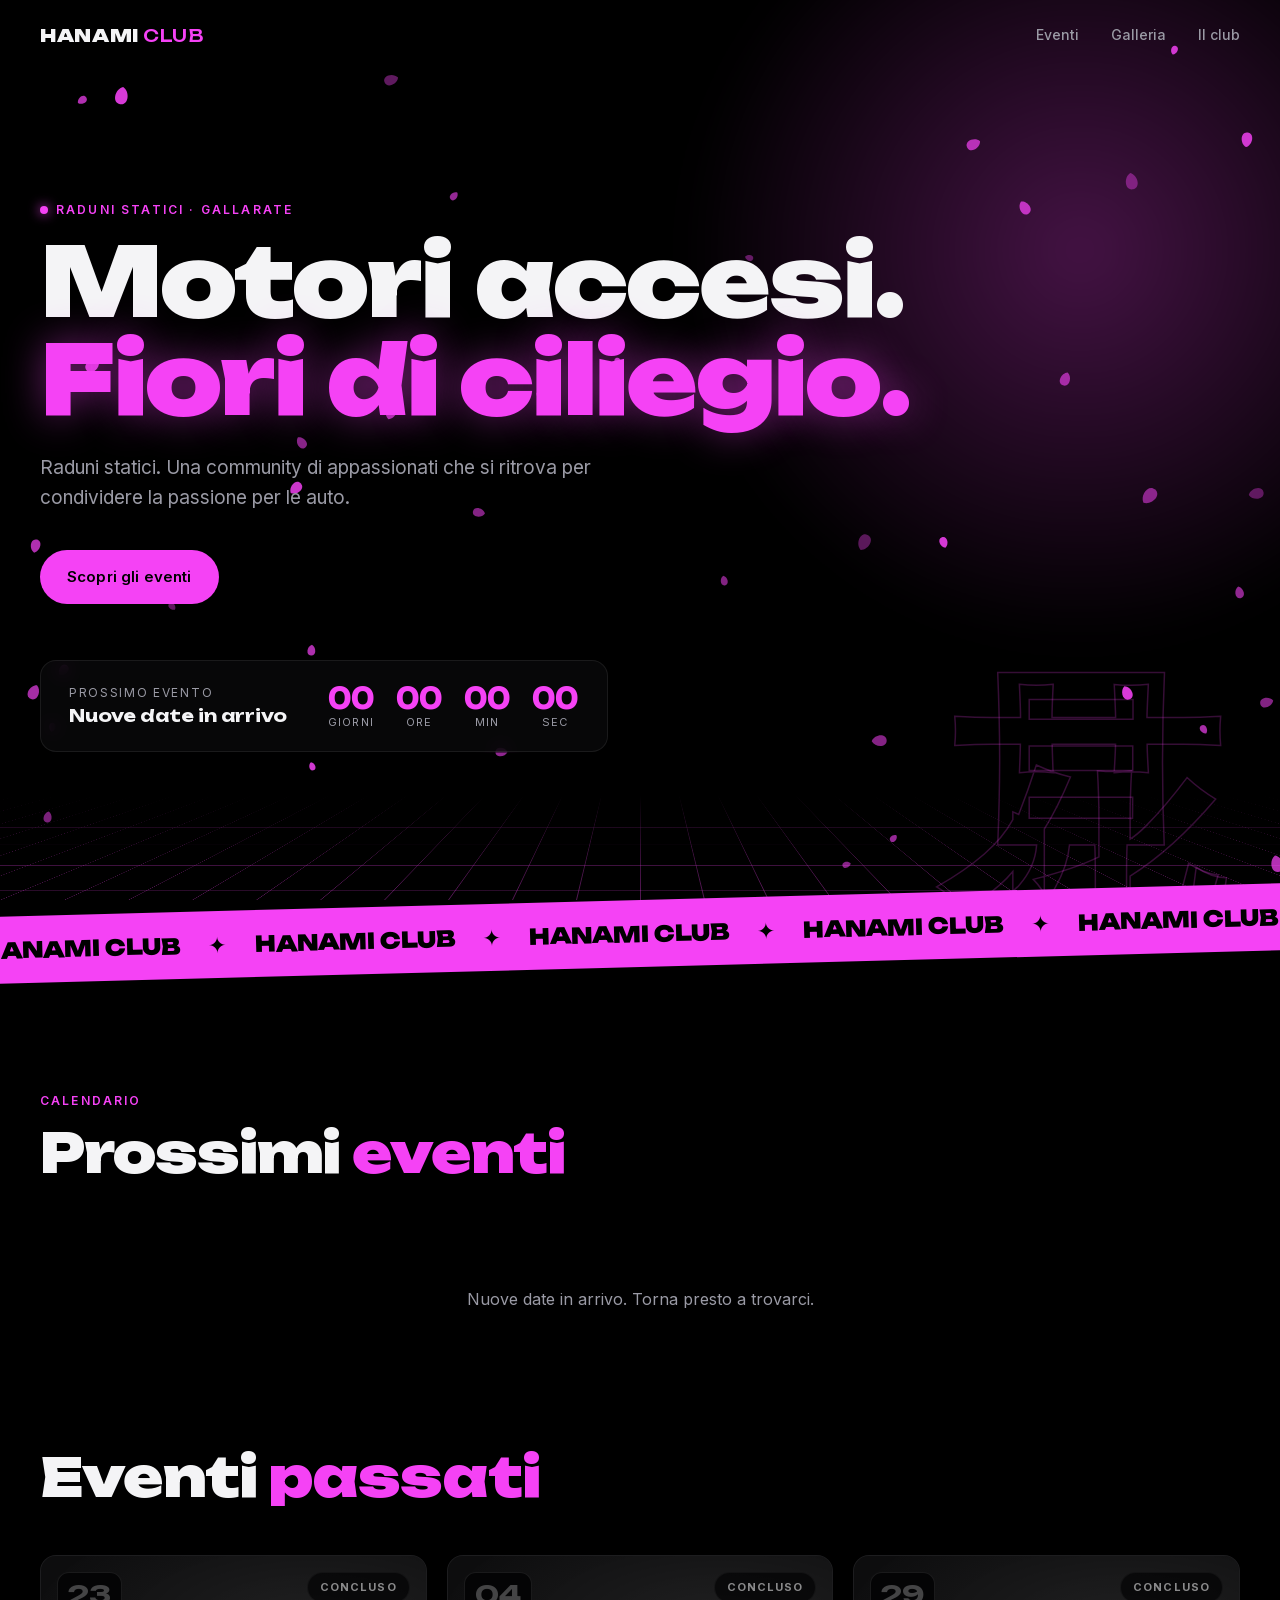
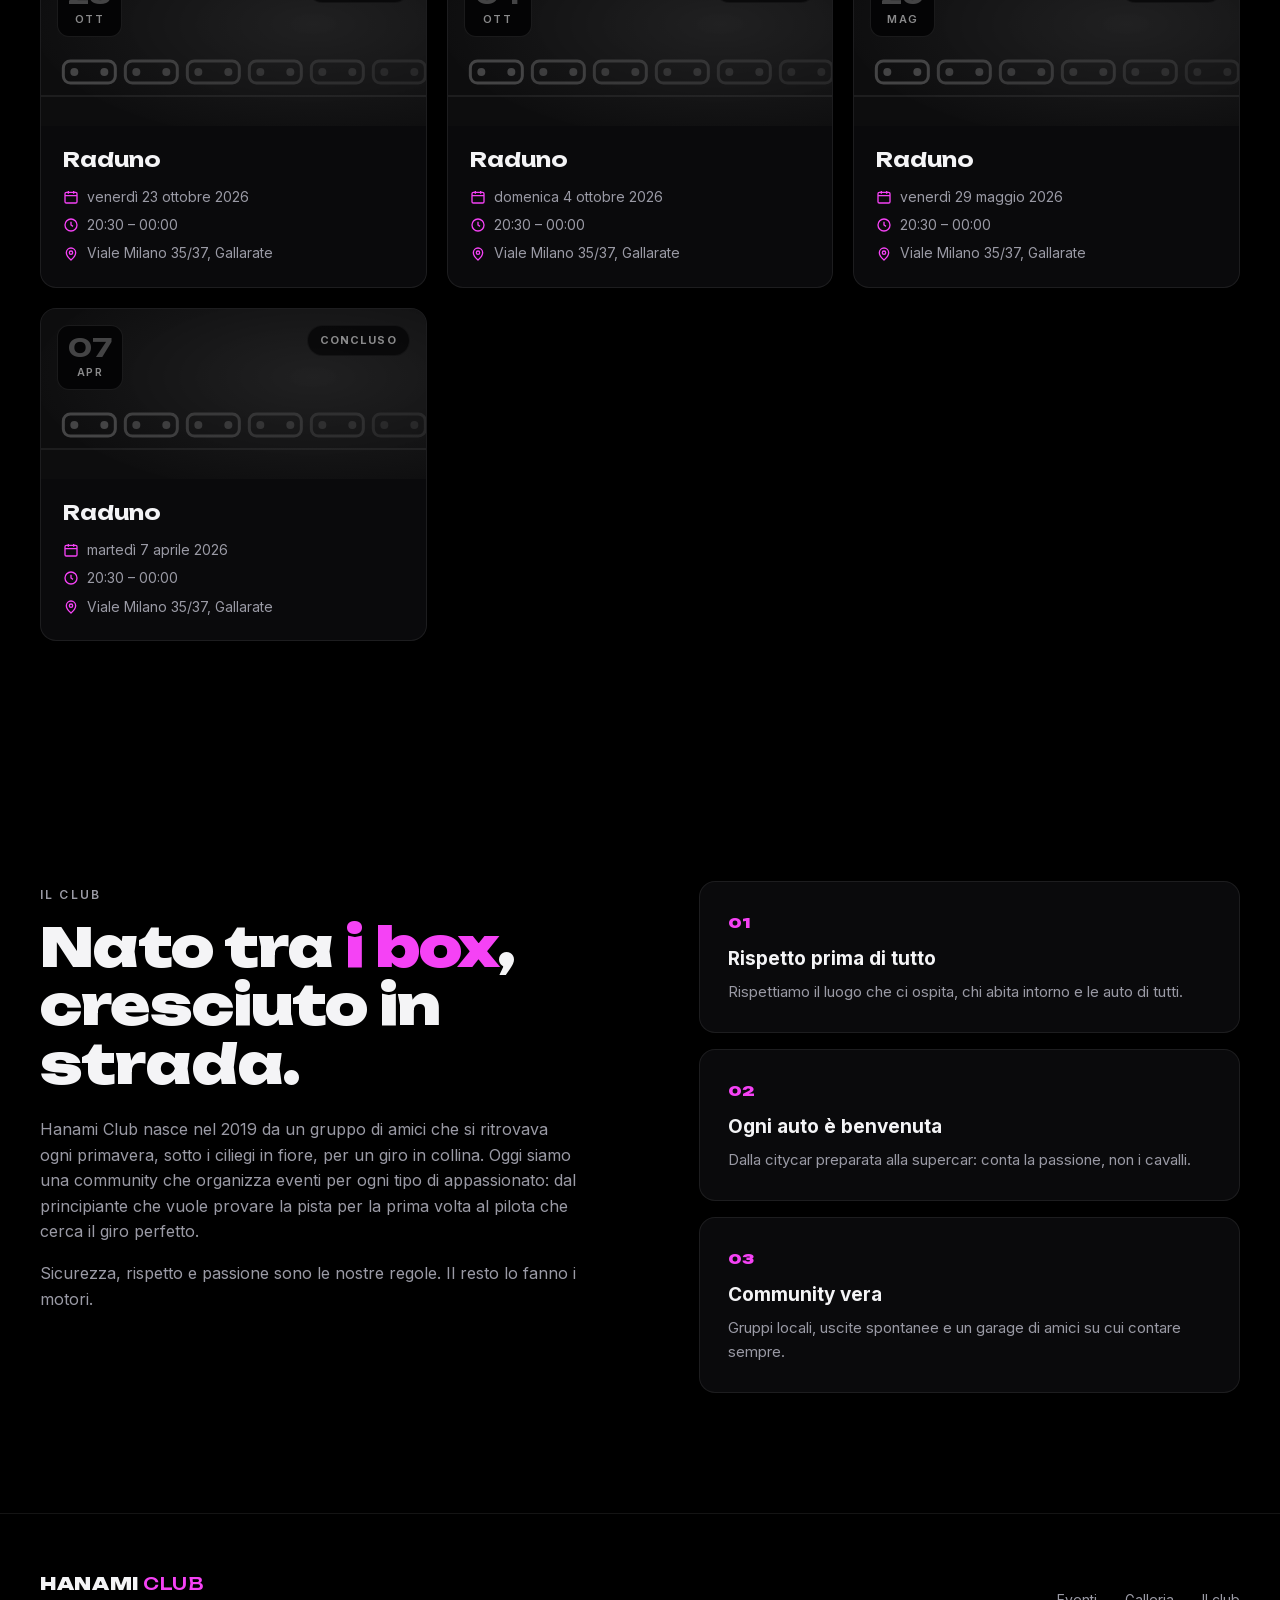
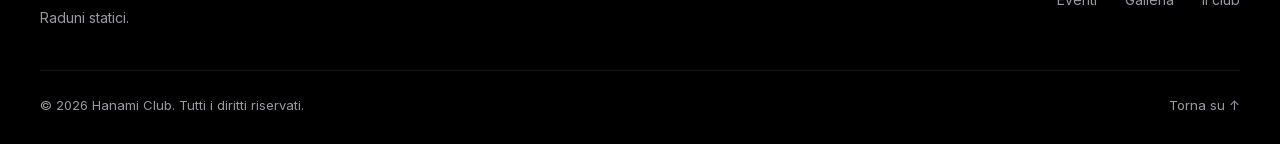
==== commit 806337cb: "Home: copertina sulle card dei raduni passati e link Galleria Co-Authored-By: Claude Opus 5.5 <norep" ====
--- a/index.html
+++ b/index.html
@@ -22,6 +22,7 @@
       </a>
       <nav class="nav__links" id="navLinks" aria-label="Navigazione principale">
         <a href="#eventi">Eventi</a>
+        <a href="galleria.html">Galleria</a>
         <a href="#club">Il club</a>
       </nav>
       <button class="nav__toggle" id="navToggle" aria-label="Apri menu" aria-expanded="false" aria-controls="navLinks">
@@ -145,6 +146,7 @@
       </div>
       <nav class="footer__links" aria-label="Link footer">
         <a href="#eventi">Eventi</a>
+        <a href="galleria.html">Galleria</a>
         <a href="#club">Il club</a>
       </nav>
     </div>
@@ -203,6 +205,8 @@
     </div>
   </dialog>
 
+  <script src="js/eventi.js"></script>
+  <script src="js/foto.js"></script>
   <script src="js/main.js"></script>
 </body>
 </html>
--- a/css/style.css
+++ b/css/style.css
@@ -221,6 +221,9 @@
 .event:hover { transform: translateY(-6px); border-color: var(--pink-line); box-shadow: 0 24px 60px -30px rgba(245,66,245,.6); }
 .event--past:hover { transform: none; border-color: var(--line); box-shadow: none; }
 .event--past .event__visual { filter: grayscale(1); opacity: .55; }
+.event--photo { color: inherit; }
+.event--past.event--photo .event__visual { filter: none; opacity: 1; }
+.event--past.event--photo:hover { transform: translateY(-6px); border-color: var(--pink-line); box-shadow: 0 24px 60px -30px rgba(245,66,245,.6); }
 @keyframes cardIn { from { opacity: 0; transform: translateY(16px); } }
 
 .event__visual {
@@ -228,6 +231,8 @@
   background: var(--surface-2);
 }
 .event__visual svg { position: absolute; inset: 0; width: 100%; height: 100%; }
+.event__cover { position: absolute; inset: 0; width: 100%; height: 100%; object-fit: cover; transition: transform .5s ease; }
+.event--photo:hover .event__cover { transform: scale(1.04); }
 .event__date {
   position: absolute; left: 16px; top: 16px;
   display: flex; flex-direction: column; align-items: center;
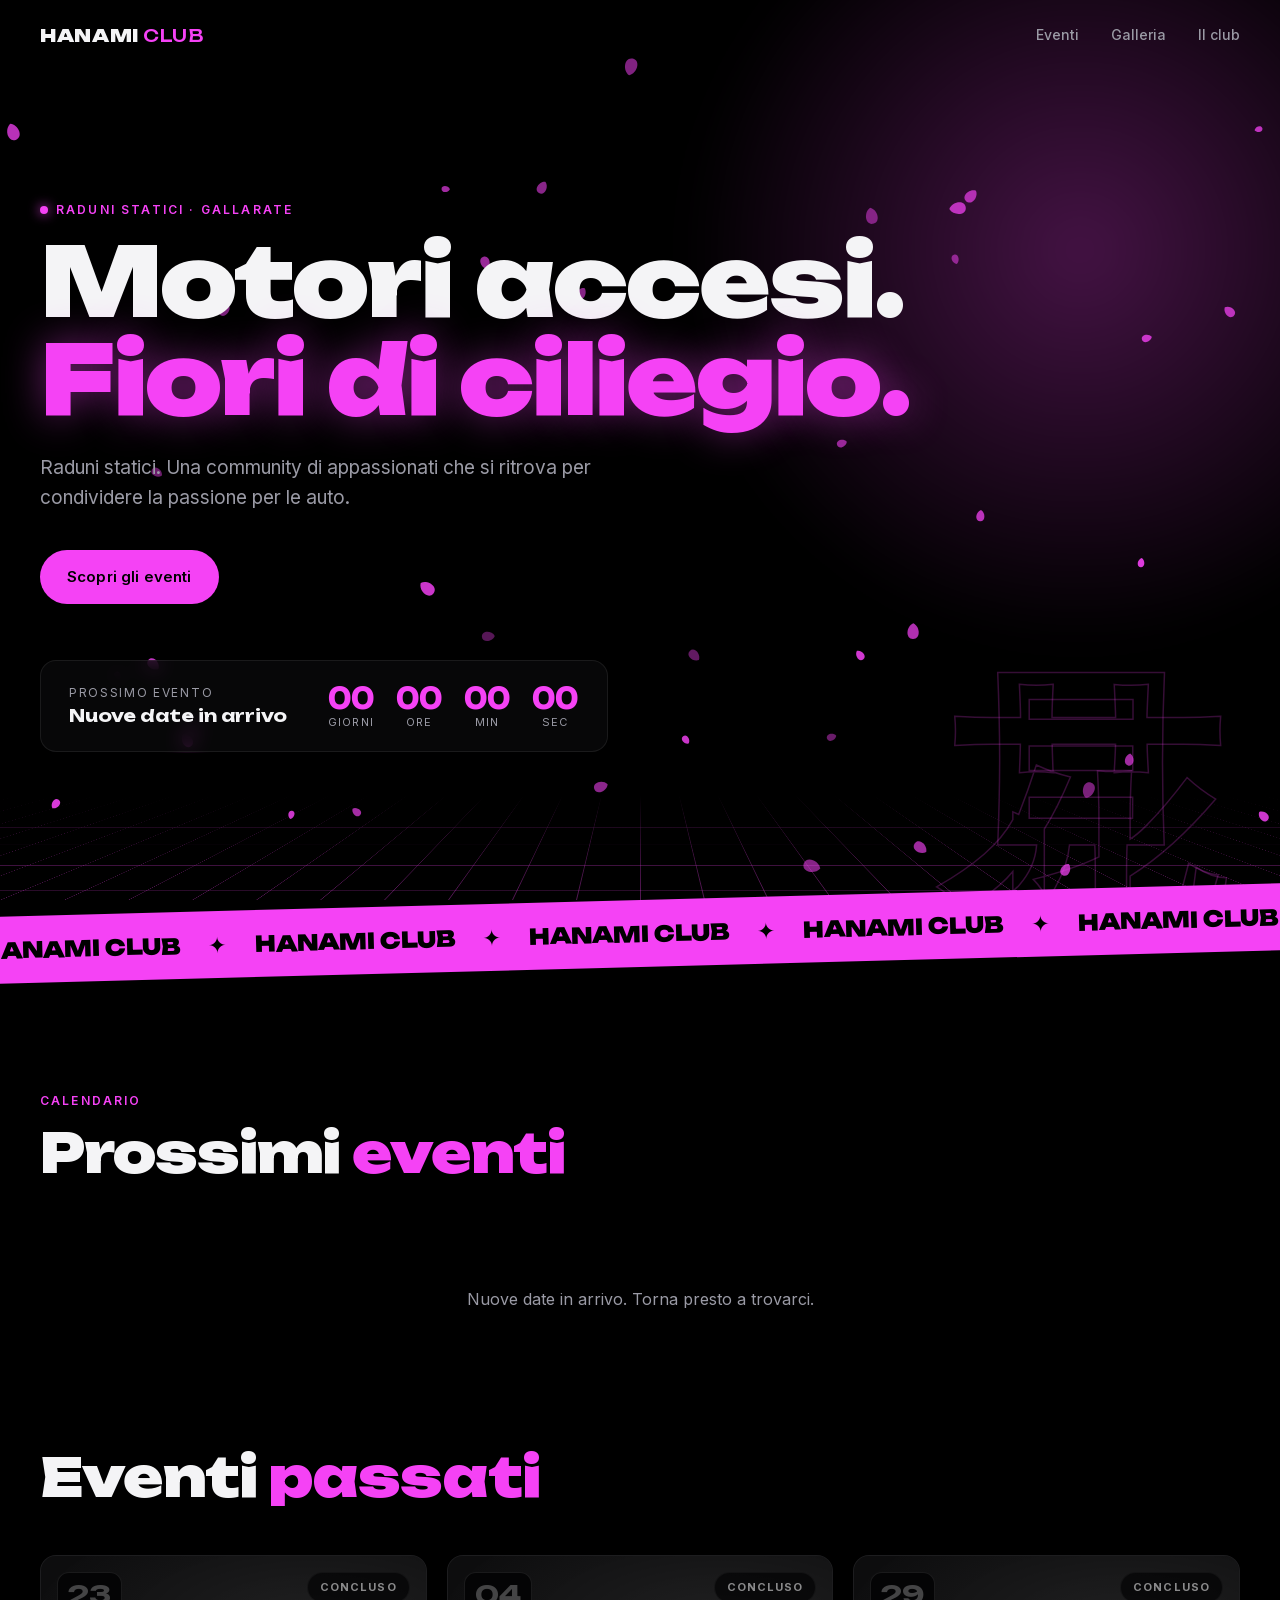
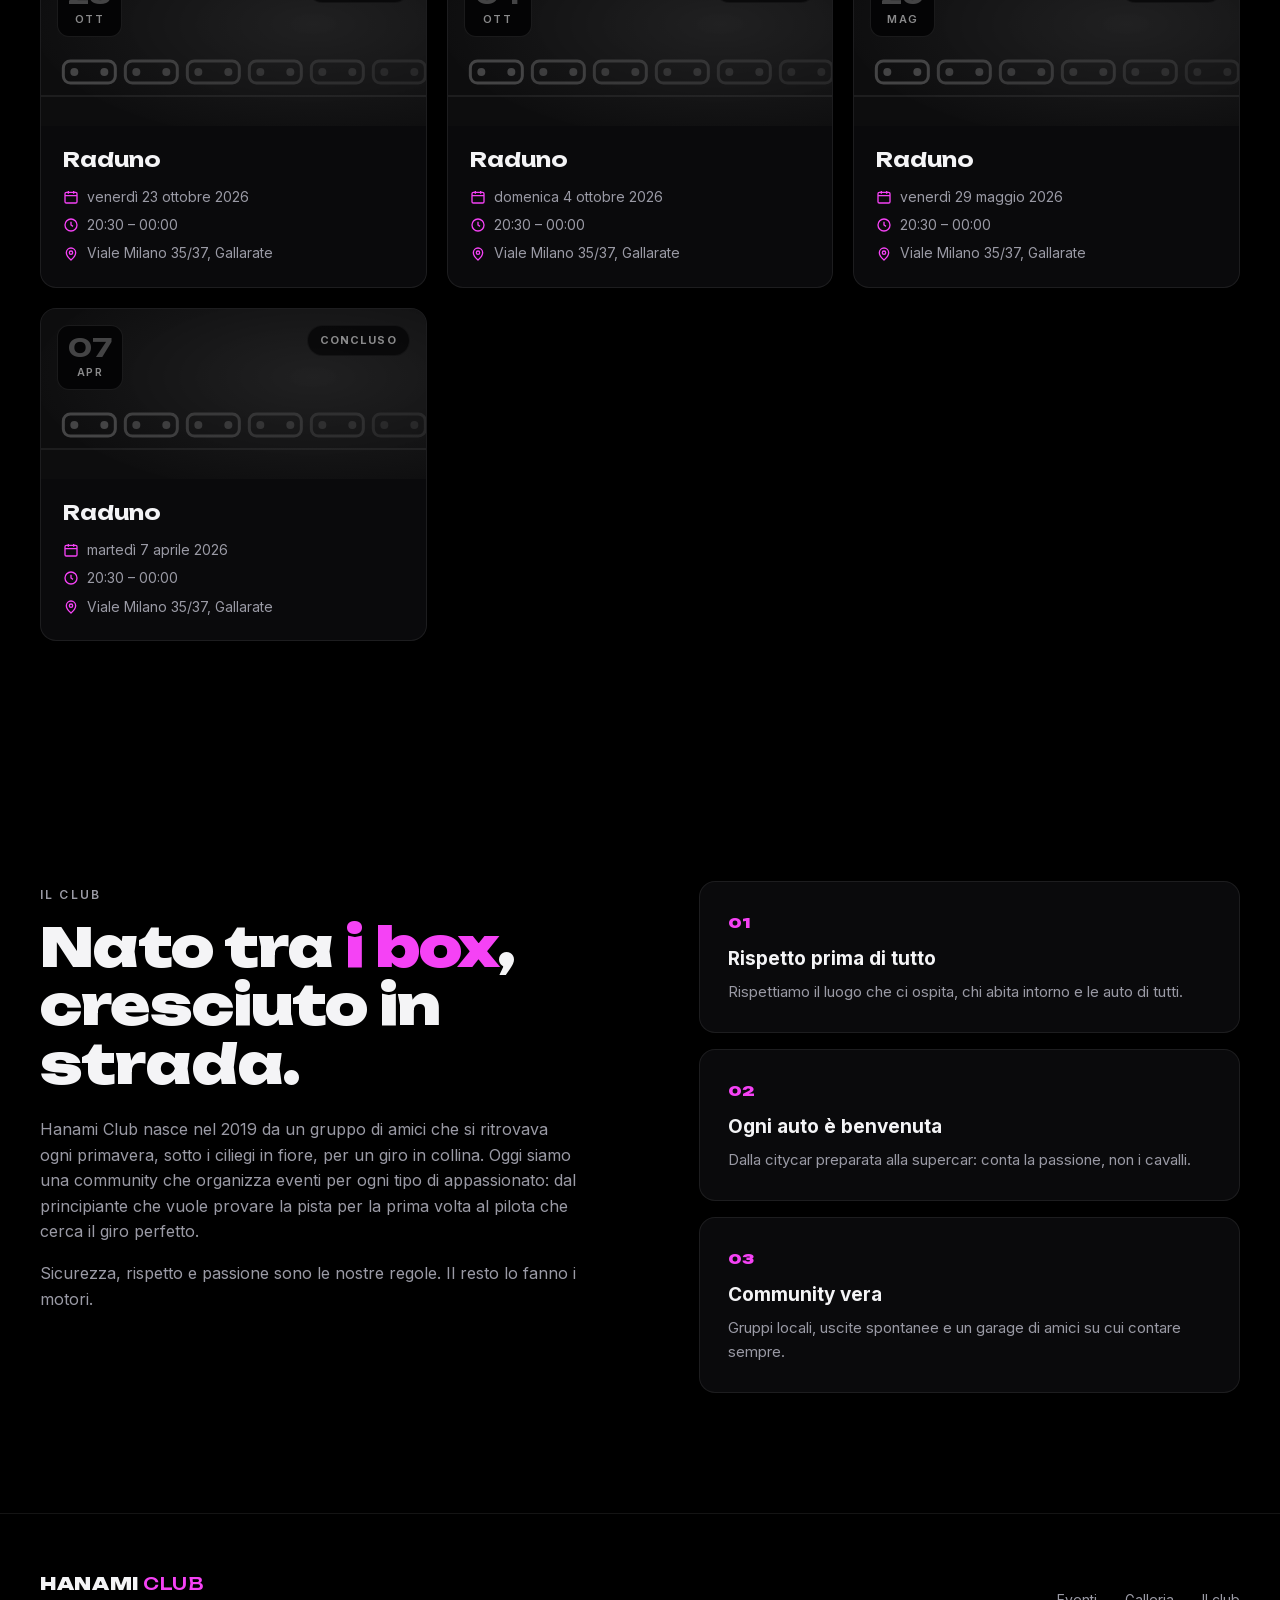
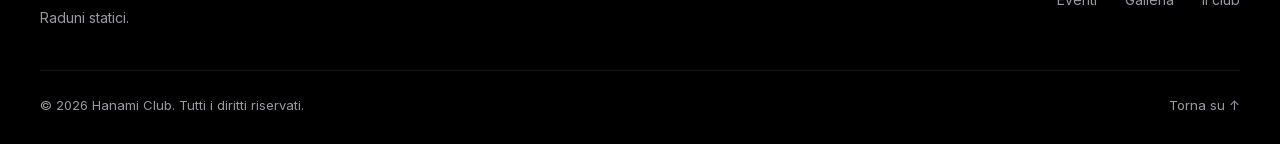
==== commit 3991b8df: "Pagina Galleria: anteprime per raduno e vista Vedi tutte Co-Authored-By: Claude Opus 5.5 <noreply@an" ====
--- a/index.html
+++ b/index.html
@@ -205,6 +205,7 @@
     </div>
   </dialog>
 
+  <script src="js/nav.js"></script>
   <script src="js/eventi.js"></script>
   <script src="js/foto.js"></script>
   <script src="js/main.js"></script>
--- a/css/style.css
+++ b/css/style.css
@@ -291,6 +291,29 @@
 }
 .footer__bottom a:hover { color: var(--pink); }
 
+/* ---------- Galleria ---------- */
+.gallery { padding-top: calc(var(--nav-h) + 56px); min-height: 70svh; }
+.nav__links a[aria-current="page"], .footer__links a[aria-current="page"] { color: var(--pink); }
+.gallery__event { padding: 40px 0; border-top: 1px solid var(--line); }
+.gallery__event:first-of-type { border-top: 0; padding-top: 0; }
+.gallery__event-head { display: flex; flex-wrap: wrap; align-items: baseline; justify-content: space-between; gap: 8px 24px; margin-bottom: 20px; }
+.gallery__event-head--page { margin: 18px 0 32px; flex-direction: column; align-items: flex-start; }
+.gallery__event-title { margin: 0; font-family: var(--font-display); font-weight: 700; font-size: clamp(20px, 2.6vw, 28px); line-height: 1.2; }
+.gallery__event-title::first-letter { text-transform: uppercase; }
+.gallery__event-place { margin: 0; color: var(--muted); font-size: 14px; }
+.gallery__grid { display: grid; grid-template-columns: repeat(3, 1fr); gap: 12px; }
+.gallery__thumb {
+  position: relative; display: block; padding: 0; border: 1px solid var(--line); border-radius: 12px;
+  overflow: hidden; background: var(--surface-2); aspect-ratio: 1;
+  transition: border-color .2s ease, transform .2s ease;
+}
+.gallery__thumb img { width: 100%; height: 100%; object-fit: cover; transition: transform .4s ease; }
+.gallery__thumb:hover { border-color: var(--pink-line); }
+.gallery__thumb:hover img { transform: scale(1.05); }
+.gallery__more { margin-top: 20px; }
+.gallery__back { display: inline-block; color: var(--muted); font-size: 14px; font-weight: 600; transition: color .2s; }
+.gallery__back:hover { color: var(--pink); }
+
 /* ---------- Modal ---------- */
 .modal {
   width: min(520px, calc(100% - 32px)); max-height: calc(100svh - 32px);
@@ -367,6 +390,8 @@
   .field-row { flex-direction: column; gap: 0; }
   .modal__body { padding: 32px 20px 24px; }
   .marquee__track { font-size: 18px; }
+  .gallery__grid { grid-template-columns: repeat(2, 1fr); gap: 8px; }
+  .gallery { padding-top: calc(var(--nav-h) + 32px); }
 }
 
 @media (prefers-reduced-motion: reduce) {
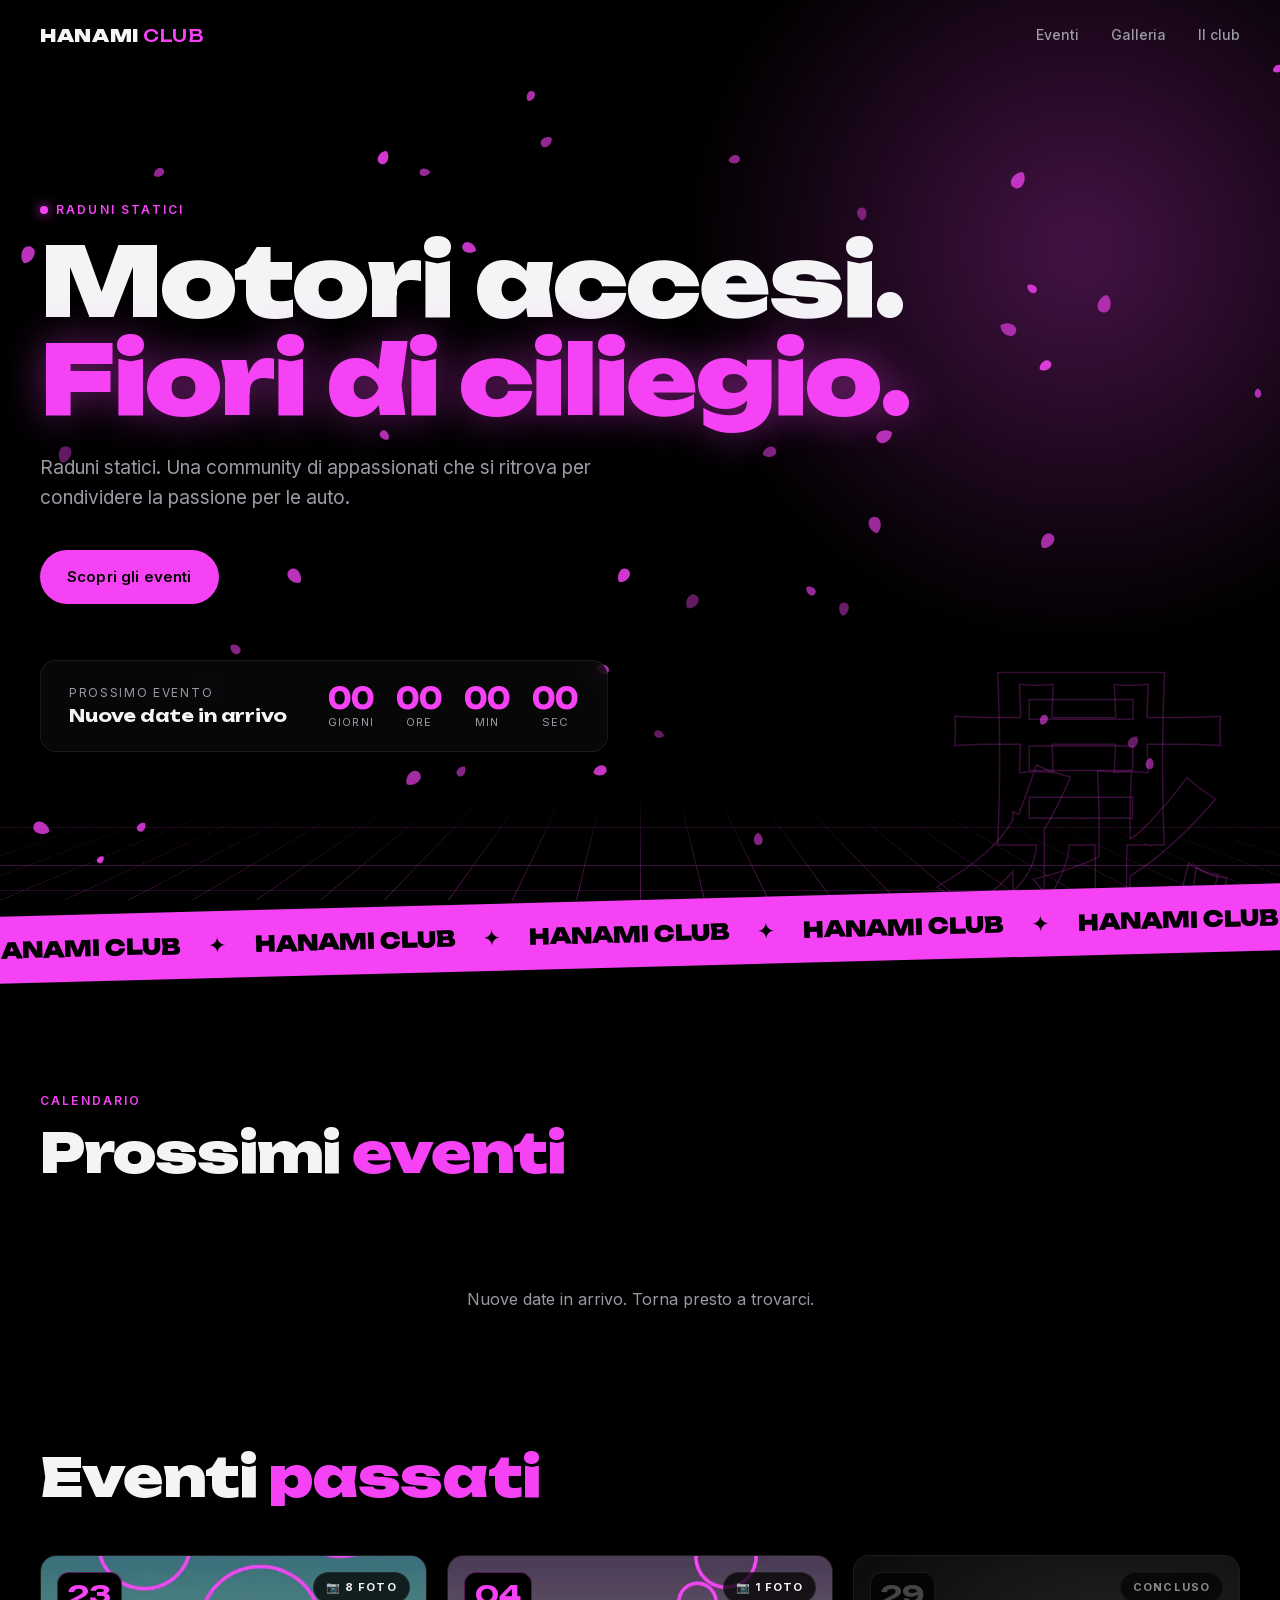
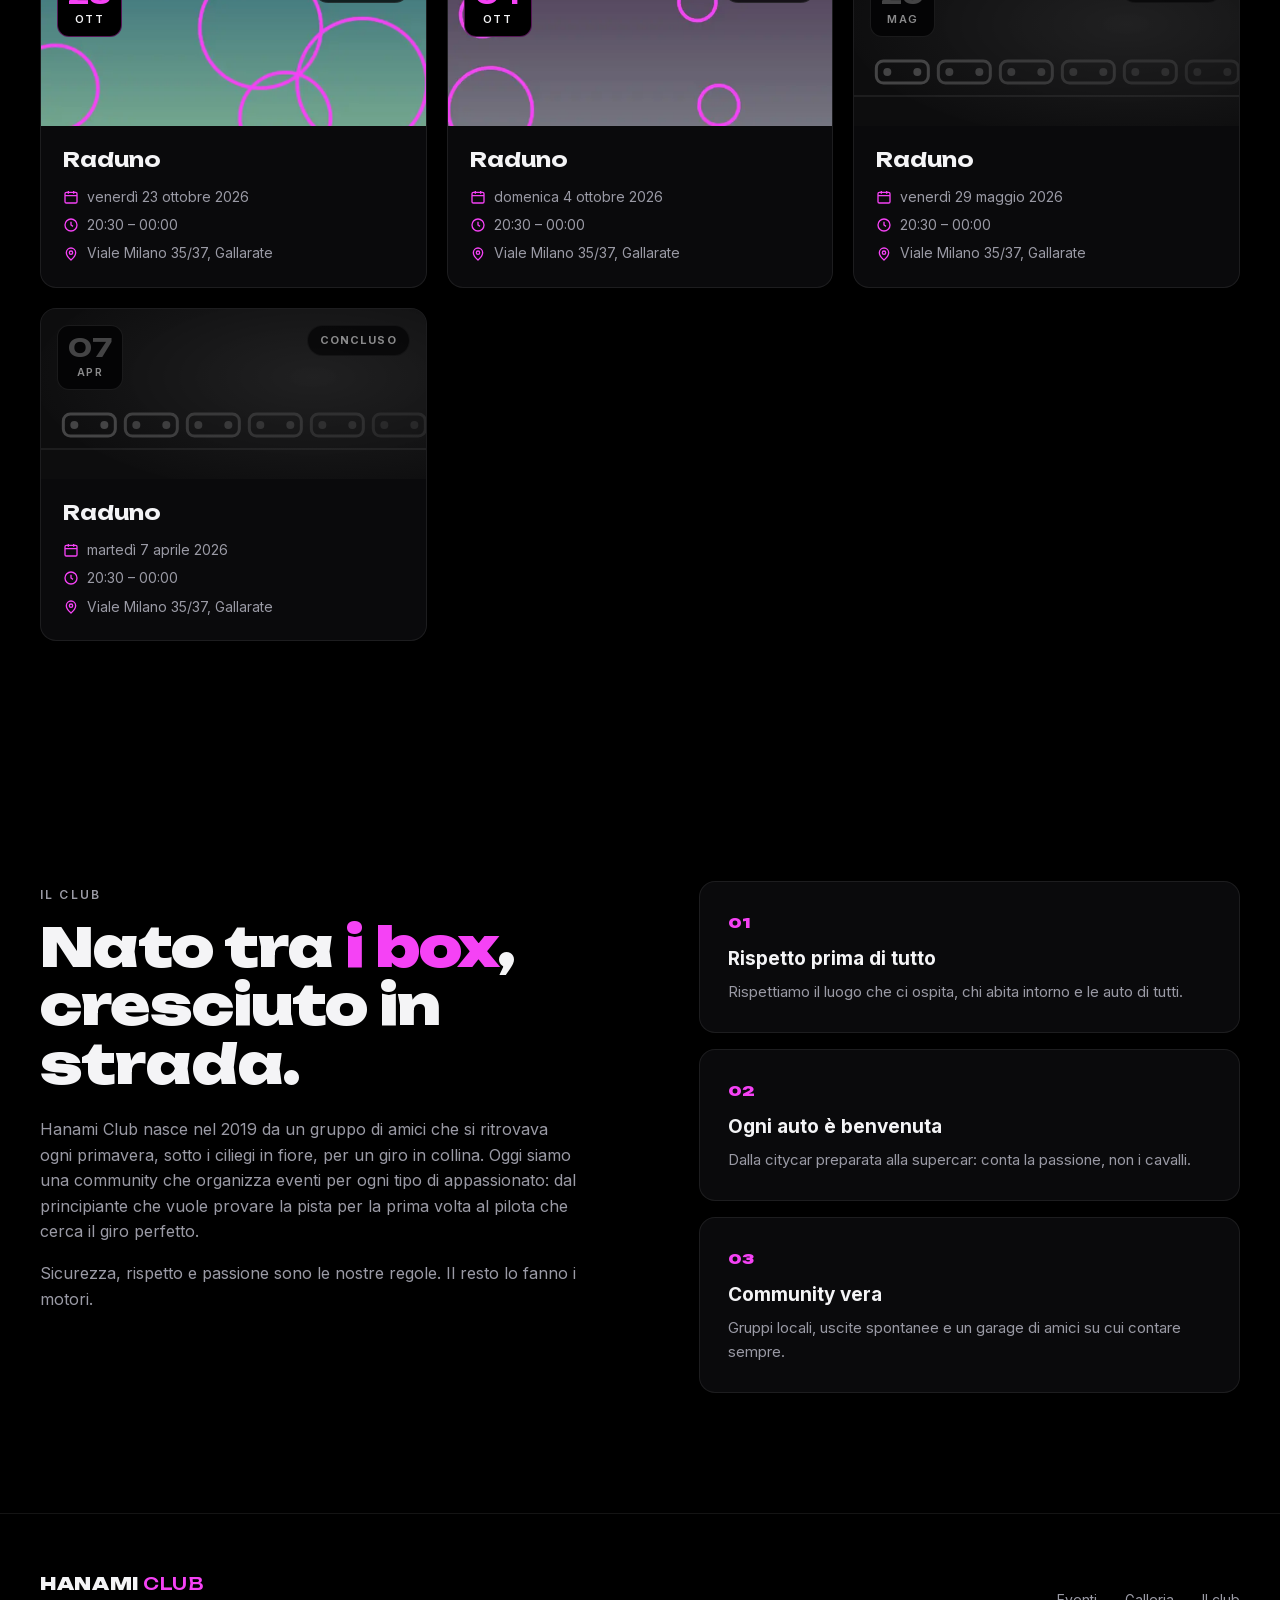
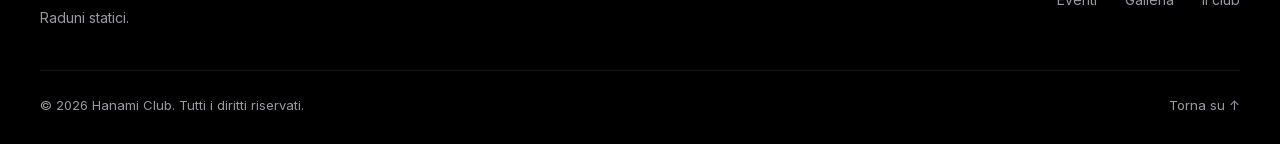
==== commit b7dfc5d1: "Home: tolto il riferimento a Gallarate da titolo, descrizione e sottotitolo Co-Authored-By: Claude O" ====
--- a/index.html
+++ b/index.html
@@ -3,8 +3,8 @@
 <head>
   <meta charset="utf-8">
   <meta name="viewport" content="width=device-width, initial-scale=1">
-  <title>Hanami Club — Raduni auto a Gallarate</title>
-  <meta name="description" content="Hanami Club: raduni statici di auto a Gallarate. Scopri i prossimi raduni e iscriviti.">
+  <title>Hanami Club — Raduni auto</title>
+  <meta name="description" content="Hanami Club: raduni statici di auto. Scopri i prossimi raduni e iscriviti.">
   <meta name="theme-color" content="#000000">
   <link rel="icon" href="data:image/svg+xml,%3Csvg xmlns='http://www.w3.org/2000/svg' viewBox='0 0 32 32'%3E%3Crect width='32' height='32' rx='6' fill='%23000'/%3E%3Cpath d='M16 6c2 3 2 6 0 9-2-3-2-6 0-9zm0 20c-2-3-2-6 0-9 2 3 2 6 0 9zM6 16c3-2 6-2 9 0-3 2-6 2-9 0zm20 0c-3 2-6 2-9 0 3-2 6-2 9 0z' fill='%23f542f5'/%3E%3C/svg%3E">
   <link rel="preload" href="fonts/inter-latin.woff2" as="font" type="font/woff2" crossorigin>
@@ -40,7 +40,7 @@
       <span class="hero__kanji" aria-hidden="true">花見</span>
 
       <div class="container hero__content">
-        <p class="eyebrow"><span class="dot"></span> Raduni statici · Gallarate</p>
+        <p class="eyebrow"><span class="dot"></span> Raduni statici </p>
         <h1 class="hero__title">
           Motori accesi.<br>
           <span class="text-pink">Fiori di ciliegio.</span>
--- a/css/style.css
+++ b/css/style.css
@@ -314,6 +314,31 @@
 .gallery__back { display: inline-block; color: var(--muted); font-size: 14px; font-weight: 600; transition: color .2s; }
 .gallery__back:hover { color: var(--pink); }
 
+/* ---------- Visore ---------- */
+.viewer {
+  width: 100vw; height: 100svh; max-width: none; max-height: none; margin: 0; padding: 0;
+  border: 0; background: rgba(0,0,0,.92); color: var(--text);
+}
+.viewer[open] { display: grid; grid-template-rows: 64px 1fr 56px; place-items: center; animation: modalIn .25s ease; }
+.viewer::backdrop { background: rgba(0,0,0,.6); }
+.viewer__stage { grid-row: 2; margin: 0; width: 100%; height: 100%; display: grid; place-items: center; padding: 0 72px; min-height: 0; }
+.viewer__img {
+  max-width: 100%; max-height: calc(100svh - 120px); width: auto; height: auto; object-fit: contain;
+  border-radius: 8px; user-select: none; touch-action: pan-y pinch-zoom;
+}
+.viewer__count { grid-row: 3; margin: 0; color: var(--muted); font-size: 14px; font-variant-numeric: tabular-nums; }
+.viewer__btn {
+  display: grid; place-items: center; width: 48px; height: 48px; border-radius: 50%;
+  border: 1px solid var(--line); background: rgba(10,10,12,.7); font-size: 28px; line-height: 1;
+  transition: border-color .2s, color .2s, opacity .2s;
+}
+.viewer__btn:hover { border-color: var(--pink); color: var(--pink); }
+.viewer__btn:disabled { opacity: .25; pointer-events: none; }
+.viewer__close { position: absolute; top: 12px; right: 16px; font-size: 24px; }
+.viewer__prev, .viewer__next { position: absolute; top: 50%; transform: translateY(-50%); }
+.viewer__prev { left: 16px; }
+.viewer__next { right: 16px; }
+
 /* ---------- Modal ---------- */
 .modal {
   width: min(520px, calc(100% - 32px)); max-height: calc(100svh - 32px);
@@ -392,6 +417,8 @@
   .marquee__track { font-size: 18px; }
   .gallery__grid { grid-template-columns: repeat(2, 1fr); gap: 8px; }
   .gallery { padding-top: calc(var(--nav-h) + 32px); }
+  .viewer__stage { padding: 0 8px; }
+  .viewer__prev, .viewer__next { top: auto; bottom: 4px; transform: none; }
 }
 
 @media (prefers-reduced-motion: reduce) {
